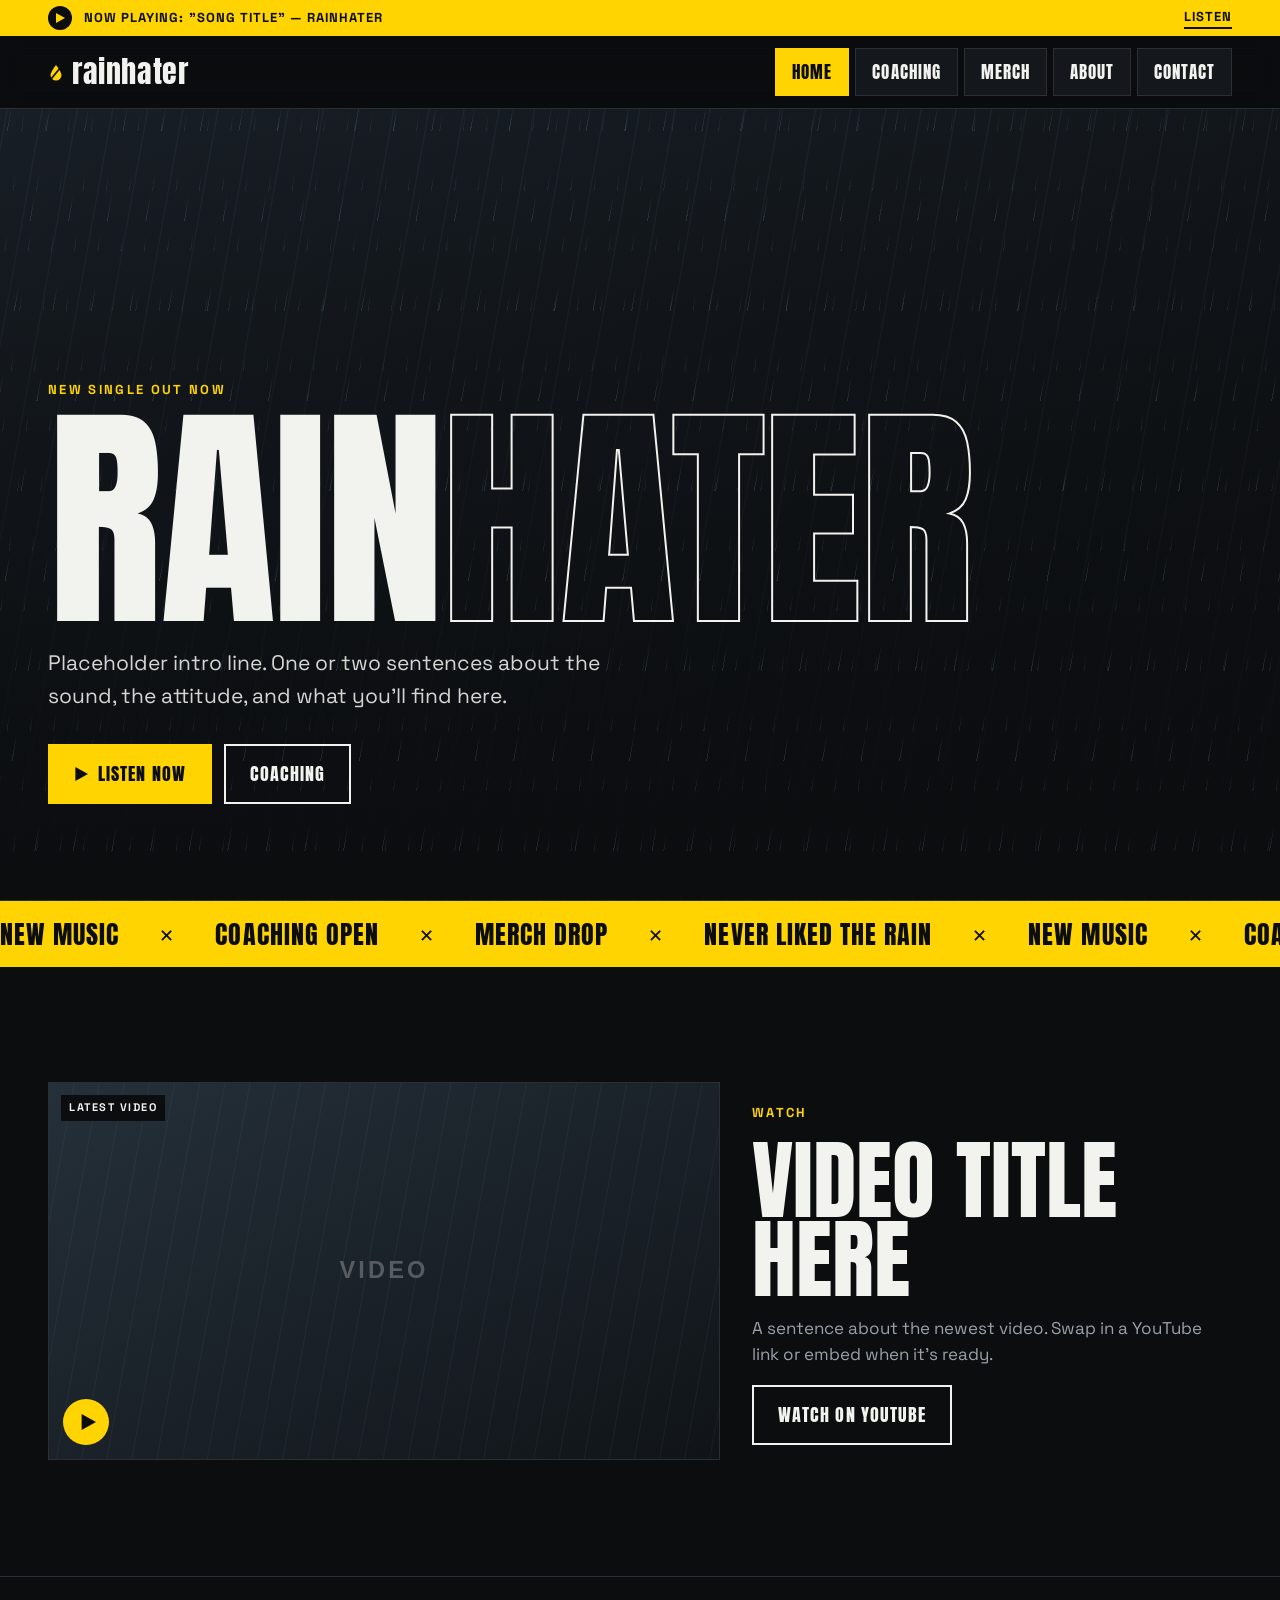
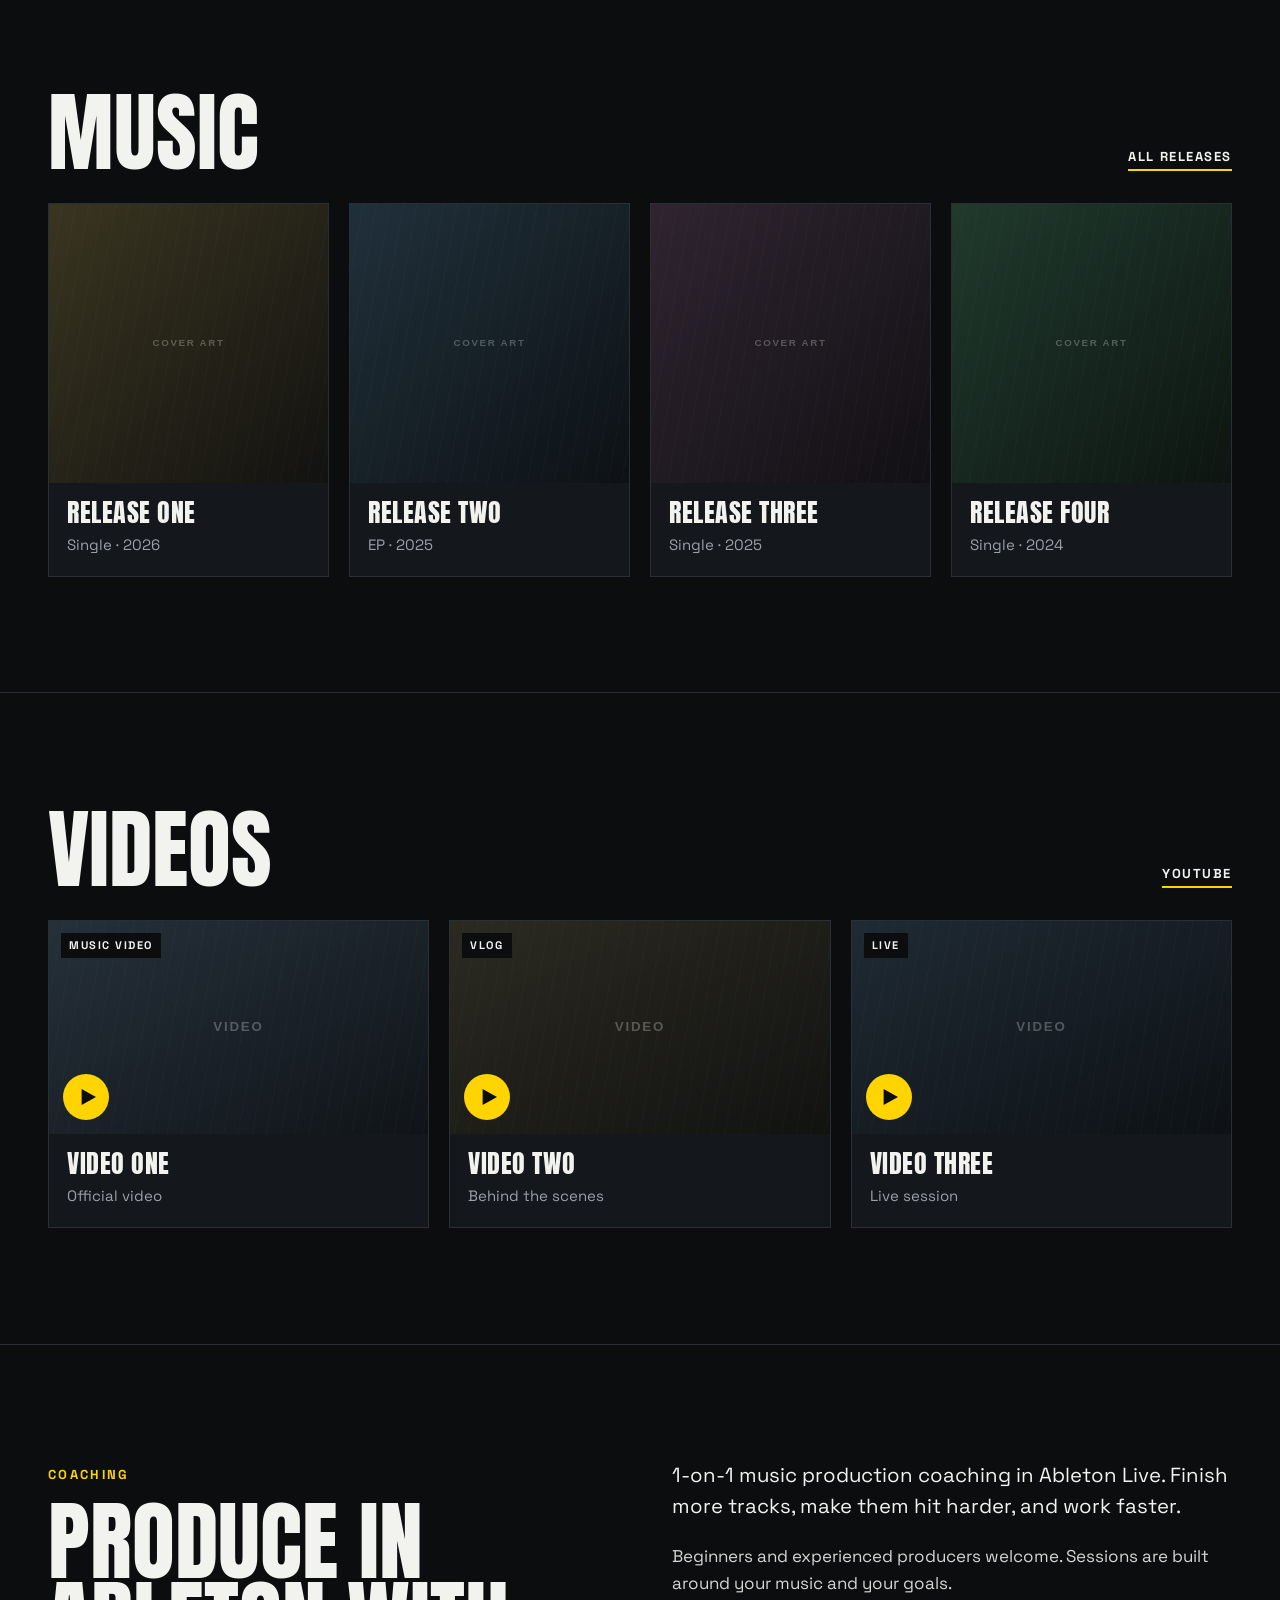
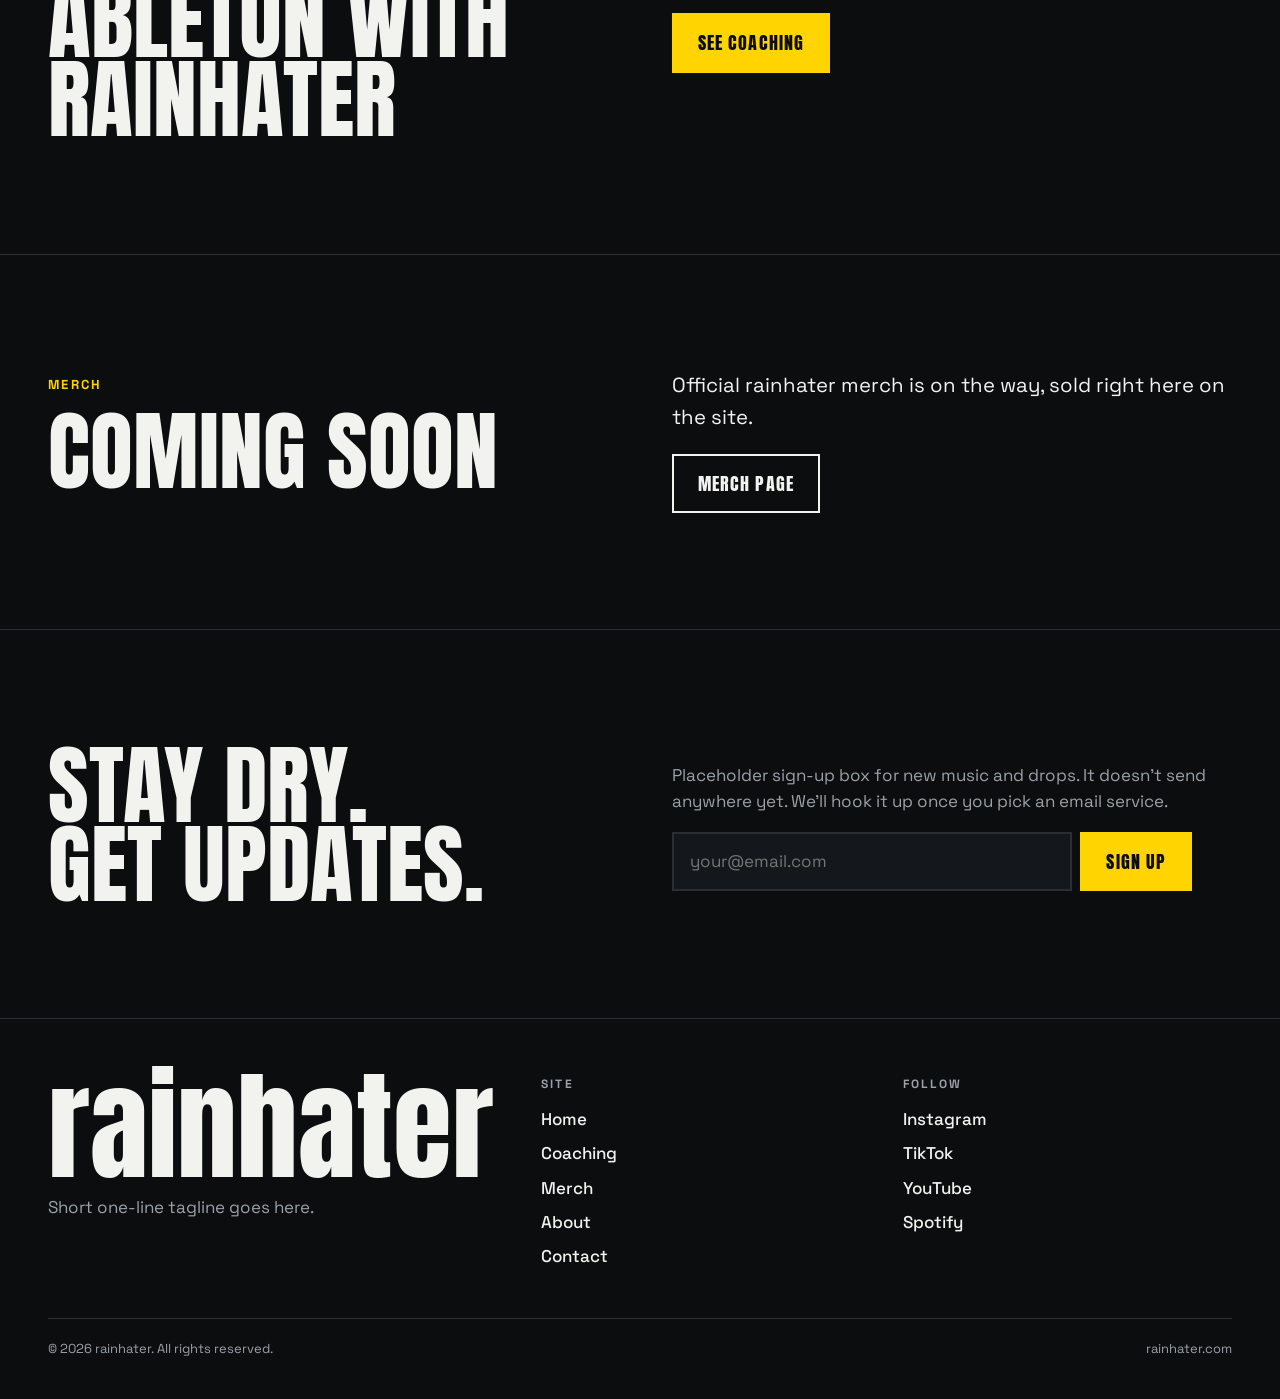
==== index.html @ 804405c8 "Coaching: Ableton Live production coaching; contact form; merch coming soon Co-Authored-By: Claude O" ====
<!doctype html>
<html lang="en">
<head>
<meta charset="utf-8">
<meta name="viewport" content="width=device-width, initial-scale=1">
<title>rainhater</title>
<meta name="description" content="rainhater — music, videos, coaching and merch.">
<meta name="theme-color" content="#0b0d0f">
<meta property="og:title" content="rainhater">
<meta property="og:description" content="rainhater — music, videos, coaching and merch.">
<meta property="og:type" content="website">
<link rel="icon" href="assets/img/favicon.svg" type="image/svg+xml">
<link rel="preconnect" href="https://fonts.googleapis.com">
<link rel="preconnect" href="https://fonts.gstatic.com" crossorigin>
<link rel="stylesheet" href="https://fonts.googleapis.com/css2?family=Anton&family=Space+Grotesk:wght@400;500;700&display=swap">
<link rel="stylesheet" href="assets/css/style.css">
</head>
<body>

<div class="nowplaying">
  <div class="wrap">
    <button class="np-btn" aria-label="Play"><svg viewBox="0 0 10 10" aria-hidden="true"><path d="M1 0l9 5-9 5z" fill="currentColor"/></svg></button>
    <span class="np-title">Now playing: "Song Title" — rainhater</span>
    <a class="np-link" href="#">Listen</a><!-- TODO: link to Spotify / streaming -->
    <audio id="np-audio" src="assets/audio/latest.mp3" preload="none"></audio>
  </div>
</div>

<header class="site-header">
  <div class="wrap">
    <a class="logo" href="index.html"><svg class="drop" viewBox="0 0 64 64" aria-hidden="true"><path d="M32 4C32 4 10 32 10 44a22 22 0 0 0 44 0C54 32 32 4 32 4z" fill="currentColor"/><path d="M14 58L50 14" stroke="#0b0d0f" stroke-width="7"/></svg>rainhater</a>
    <nav class="nav" aria-label="Main"><a href="index.html" aria-current="page">Home</a><a href="coaching.html">Coaching</a><a href="merch.html">Merch</a><a href="about.html">About</a><a href="contact.html">Contact</a></nav>
  </div>
</header>

<main>

<section class="hero">
  <div class="hero-media"><!-- TODO: swap in real photo, or a muted looping video:
    <video autoplay muted loop playsinline poster="assets/img/hero.jpg"><source src="assets/video/hero.mp4" type="video/mp4"></video> --></div>
  <div class="rain"></div><div class="rain r2"></div>
  <div class="wrap hero-inner">
    <p class="kicker">New single out now</p>
    <h1 class="mega">rain<span class="outline">hater</span></h1>
    <p class="lede">Placeholder intro line. One or two sentences about the sound, the attitude, and what you'll find here.</p>
    <div class="btns">
      <a class="btn btn-solid" href="#"><svg width="14" height="14" viewBox="0 0 10 10" aria-hidden="true"><path d="M1 0l9 5-9 5z" fill="currentColor"/></svg> Listen now</a>
      <a class="btn btn-ghost" href="coaching.html">Coaching</a>
    </div>
  </div>
</section>

<div class="marquee" aria-hidden="true"><div class="marquee-track">
  <span>New music</span><span>Coaching open</span><span>Merch drop</span><span>Never liked the rain</span><span>New music</span><span>Coaching open</span><span>Merch drop</span><span>Never liked the rain</span>
</div></div>

<section class="section">
  <div class="wrap">
    <div class="feature reveal">
      <a class="thumb" href="#"><img src="assets/img/video-1.svg" alt="Latest music video (placeholder)"><span class="tag">Latest video</span><span class="play"><svg viewBox="0 0 10 10" aria-hidden="true"><path d="M1 0l9 5-9 5z" fill="currentColor"/></svg></span></a>
      <div>
        <p class="kicker">Watch</p>
        <h2 class="h2">Video title here</h2>
        <p class="muted">A sentence about the newest video. Swap in a YouTube link or embed when it's ready.</p>
        <a class="btn btn-ghost" href="#">Watch on YouTube</a>
      </div>
    </div>
  </div>
</section>

<section class="section">
  <div class="wrap">
    <div class="section-head"><h2 class="h2">Music</h2><a class="more" href="#">All releases</a></div>
    <div class="grid grid-4">
      <a class="card reveal" href="#"><div class="thumb square"><img src="assets/img/release-1.svg" alt="" loading="lazy"></div><div class="card-body"><h3 class="h3">Release one</h3><p>Single · 2026</p></div></a>
      <a class="card reveal" href="#"><div class="thumb square"><img src="assets/img/release-2.svg" alt="" loading="lazy"></div><div class="card-body"><h3 class="h3">Release two</h3><p>EP · 2025</p></div></a>
      <a class="card reveal" href="#"><div class="thumb square"><img src="assets/img/release-3.svg" alt="" loading="lazy"></div><div class="card-body"><h3 class="h3">Release three</h3><p>Single · 2025</p></div></a>
      <a class="card reveal" href="#"><div class="thumb square"><img src="assets/img/release-4.svg" alt="" loading="lazy"></div><div class="card-body"><h3 class="h3">Release four</h3><p>Single · 2024</p></div></a>
    </div>
  </div>
</section>

<section class="section">
  <div class="wrap">
    <div class="section-head"><h2 class="h2">Videos</h2><a class="more" href="#">YouTube</a></div>
    <div class="grid grid-3">
      <a class="card reveal" href="#"><div class="thumb"><img src="assets/img/video-1.svg" alt="" loading="lazy"><span class="tag">Music video</span><span class="play"><svg viewBox="0 0 10 10" aria-hidden="true"><path d="M1 0l9 5-9 5z" fill="currentColor"/></svg></span></div><div class="card-body"><h3 class="h3">Video one</h3><p>Official video</p></div></a>
      <a class="card reveal" href="#"><div class="thumb"><img src="assets/img/video-2.svg" alt="" loading="lazy"><span class="tag">Vlog</span><span class="play"><svg viewBox="0 0 10 10" aria-hidden="true"><path d="M1 0l9 5-9 5z" fill="currentColor"/></svg></span></div><div class="card-body"><h3 class="h3">Video two</h3><p>Behind the scenes</p></div></a>
      <a class="card reveal" href="#"><div class="thumb"><img src="assets/img/video-3.svg" alt="" loading="lazy"><span class="tag">Live</span><span class="play"><svg viewBox="0 0 10 10" aria-hidden="true"><path d="M1 0l9 5-9 5z" fill="currentColor"/></svg></span></div><div class="card-body"><h3 class="h3">Video three</h3><p>Live session</p></div></a>
    </div>
  </div>
</section>

<section class="section">
  <div class="wrap split">
    <div class="reveal">
      <p class="kicker">Coaching</p>
      <h2 class="h2">Produce in Ableton with rainhater</h2>
    </div>
    <div class="reveal prose">
      <p>1-on-1 music production coaching in Ableton Live. Finish more tracks, make them hit harder, and work faster.</p>
      <p class="muted">Beginners and experienced producers welcome. Sessions are built around your music and your goals.</p>
      <a class="btn btn-solid" href="coaching.html">See coaching</a>
    </div>
  </div>
</section>

<section class="section">
  <div class="wrap split">
    <div class="reveal"><p class="kicker">Merch</p><h2 class="h2">Coming soon</h2></div>
    <div class="reveal prose">
      <p>Official rainhater merch is on the way, sold right here on the site.</p>
      <a class="btn btn-ghost" href="merch.html">Merch page</a>
    </div>
  </div>
</section>

<section class="section">
  <div class="wrap split">
    <div class="reveal"><h2 class="h2">Stay dry.<br>Get updates.</h2></div>
    <div class="reveal">
      <p class="muted">Placeholder sign-up box for new music and drops. It doesn't send anywhere yet. We'll hook it up once you pick an email service.</p>
      <form class="signup" onsubmit="event.preventDefault(); this.querySelector('button').textContent='Coming soon';">
        <input type="email" placeholder="your@email.com" aria-label="Email address" required>
        <button class="btn btn-solid" type="submit">Sign up</button>
      </form>
    </div>
  </div>
</section>

</main>

<footer class="site-footer">
  <div class="wrap">
    <div class="footer-grid">
      <div>
        <p class="footer-big">rainhater</p>
        <p class="muted">Short one-line tagline goes here.</p>
      </div>
      <div>
        <h4>Site</h4>
        <ul><li><a href="index.html">Home</a></li><li><a href="coaching.html">Coaching</a></li><li><a href="merch.html">Merch</a></li><li><a href="about.html">About</a></li><li><a href="contact.html">Contact</a></li></ul>
      </div>
      <div>
        <h4>Follow</h4>
        <ul>
          <li><a href="#">Instagram</a></li>
          <li><a href="#">TikTok</a></li>
          <li><a href="#">YouTube</a></li>
          <li><a href="#">Spotify</a></li>
        </ul>
      </div>
    </div>
    <div class="legal"><span>© <span id="year">2026</span> rainhater. All rights reserved.</span><span>rainhater.com</span></div>
  </div>
</footer>

<script src="assets/js/main.js"></script>
</body>
</html>
---- assets/css/style.css ----
/* rainhater — main stylesheet */
:root {
  --bg: #0b0d0f;
  --bg-2: #14171b;
  --bg-3: #1d2126;
  --line: #2a2f36;
  --text: #f2f2ee;
  --muted: #9aa1a9;
  --accent: #ffd400;      /* raincoat yellow */
  --accent-ink: #0b0d0f;
  --rain: #7fa7c9;
  --display: "Anton", "Impact", "Arial Narrow", sans-serif;
  --body: "Space Grotesk", system-ui, -apple-system, "Segoe UI", sans-serif;
  --gutter: clamp(16px, 4vw, 48px);
  --max: 1280px;
}

* { box-sizing: border-box; }
html { -webkit-text-size-adjust: 100%; }
body {
  margin: 0;
  background: var(--bg);
  color: var(--text);
  font-family: var(--body);
  font-size: 17px;
  line-height: 1.55;
  overflow-x: hidden;
}
img { max-width: 100%; display: block; }
a { color: inherit; }
::selection { background: var(--accent); color: var(--accent-ink); }

.wrap { max-width: var(--max); margin: 0 auto; padding: 0 var(--gutter); }

/* ---------- Now playing bar ---------- */
.nowplaying {
  background: var(--accent);
  color: var(--accent-ink);
  font-size: 13px;
  font-weight: 700;
  letter-spacing: .08em;
  text-transform: uppercase;
}
.nowplaying .wrap {
  display: flex; align-items: center; gap: 12px;
  height: 36px;
}
.np-btn {
  width: 24px; height: 24px; border-radius: 50%;
  border: 0; background: var(--accent-ink); color: var(--accent);
  display: grid; place-items: center; cursor: pointer; flex: none;
}
.np-btn svg { width: 10px; height: 10px; }
.np-title { white-space: nowrap; overflow: hidden; text-overflow: ellipsis; flex: 1; }
.np-link { text-decoration: none; border-bottom: 2px solid; white-space: nowrap; }

/* ---------- Header / nav ---------- */
.site-header {
  position: sticky; top: 0; z-index: 50;
  background: rgba(11, 13, 15, .92);
  backdrop-filter: blur(10px);
  -webkit-backdrop-filter: blur(10px);
  border-bottom: 1px solid var(--line);
}
.site-header .wrap {
  display: flex; align-items: center; justify-content: space-between;
  gap: 24px; min-height: 72px;
}
.logo {
  font-family: var(--display);
  font-size: 30px; letter-spacing: .02em; line-height: 1;
  text-decoration: none; text-transform: lowercase;
  display: flex; align-items: center; gap: 8px;
}
.logo .drop { width: 16px; height: 22px; color: var(--accent); }
.nav { display: flex; gap: 6px; }
.nav a {
  font-family: var(--display);
  text-transform: uppercase; text-decoration: none;
  font-size: 17px; letter-spacing: .06em;
  padding: 10px 16px;
  border: 1px solid var(--line);
  background: var(--bg-2);
  transition: background .15s, color .15s, border-color .15s;
}
.nav a:hover { border-color: var(--accent); color: var(--accent); }
.nav a[aria-current="page"] {
  background: var(--accent); color: var(--accent-ink); border-color: var(--accent);
}

@media (max-width: 760px) {
  .site-header .wrap { flex-direction: column; align-items: stretch; gap: 10px; padding-top: 12px; padding-bottom: 12px; }
  .logo { justify-content: center; font-size: 28px; }
  .nav { display: grid; grid-template-columns: repeat(5, 1fr); gap: 4px; }
  .nav a { font-size: 13px; padding: 10px 2px; text-align: center; letter-spacing: .03em; }
}

/* ---------- Hero ---------- */
.hero {
  position: relative; overflow: hidden;
  min-height: min(88vh, 820px);
  display: flex; align-items: flex-end;
  border-bottom: 1px solid var(--line);
  isolation: isolate;
}
.hero-media {
  position: absolute; inset: 0; z-index: -2;
  background:
    linear-gradient(180deg, rgba(11,13,15,.1) 0%, rgba(11,13,15,.55) 55%, var(--bg) 100%),
    url("../img/hero-placeholder.svg") center / cover no-repeat;
}
.hero-media video { width: 100%; height: 100%; object-fit: cover; }
.rain {
  position: absolute; inset: -20% 0 0; z-index: -1; pointer-events: none;
  background-image:
    linear-gradient(to bottom, transparent 0, transparent 70%, rgba(127,167,201,.35) 100%);
  background-size: 2px 90px;
  opacity: .55;
  mask-image: repeating-linear-gradient(100deg, #000 0 1px, transparent 1px 38px);
  -webkit-mask-image: repeating-linear-gradient(100deg, #000 0 1px, transparent 1px 38px);
  animation: fall .9s linear infinite;
}
.rain.r2 { background-size: 1px 60px; opacity: .35; animation-duration: 1.4s;
  mask-image: repeating-linear-gradient(98deg, #000 0 1px, transparent 1px 23px);
  -webkit-mask-image: repeating-linear-gradient(98deg, #000 0 1px, transparent 1px 23px); }
@keyframes fall { to { background-position: 0 90px; } }
@media (prefers-reduced-motion: reduce) { .rain { animation: none; } }

.hero-inner { padding-top: 120px; padding-bottom: clamp(40px, 8vw, 96px); width: 100%; }
.kicker {
  display: inline-block;
  font-size: 13px; font-weight: 700; letter-spacing: .18em; text-transform: uppercase;
  color: var(--accent);
  margin: 0 0 16px;
}
.mega {
  font-family: var(--display);
  font-weight: 400;
  text-transform: uppercase;
  font-size: clamp(64px, 22vw, 240px);
  line-height: .86;
  letter-spacing: -.01em;
  margin: 0;
}
.mega .outline { color: transparent; -webkit-text-stroke: 2px var(--text); }
.hero p.lede { max-width: 560px; font-size: clamp(17px, 2vw, 21px); color: #d4d6d2; margin: 24px 0 32px; }

/* ---------- Buttons ---------- */
.btns { display: flex; flex-wrap: wrap; gap: 12px; }
.btn {
  display: inline-flex; align-items: center; gap: 10px;
  font-family: var(--display); text-transform: uppercase; letter-spacing: .06em;
  font-size: 18px; text-decoration: none;
  padding: 14px 24px;
  border: 2px solid var(--text);
  background: transparent; color: var(--text); cursor: pointer;
  transition: transform .15s, background .15s, color .15s;
}
.btn:hover { transform: translateY(-2px); }
.btn-solid { background: var(--accent); border-color: var(--accent); color: var(--accent-ink); }
.btn-ghost:hover { background: var(--text); color: var(--bg); }

/* ---------- Marquee ---------- */
.marquee {
  background: var(--accent); color: var(--accent-ink);
  overflow: hidden; white-space: nowrap;
  border-block: 1px solid var(--accent);
}
.marquee-track {
  display: inline-flex; gap: 40px; padding: 12px 0;
  font-family: var(--display); font-size: 26px; text-transform: uppercase; letter-spacing: .04em;
  animation: scroll 28s linear infinite;
}
.marquee-track span::after { content: "✕"; margin-left: 40px; font-size: .7em; vertical-align: middle; }
@keyframes scroll { to { transform: translateX(-50%); } }
@media (prefers-reduced-motion: reduce) { .marquee-track { animation: none; } }

/* ---------- Sections ---------- */
.section { padding: clamp(56px, 9vw, 120px) 0; border-bottom: 1px solid var(--line); }
.section-head {
  display: flex; align-items: flex-end; justify-content: space-between; gap: 16px;
  margin-bottom: 32px; flex-wrap: wrap;
}
.h2 {
  font-family: var(--display); font-weight: 400; text-transform: uppercase;
  font-size: clamp(40px, 7vw, 88px); line-height: .9; margin: 0;
}
.h3 {
  font-family: var(--display); font-weight: 400; text-transform: uppercase;
  font-size: 26px; line-height: 1; margin: 0 0 8px; letter-spacing: .02em;
}
.more { font-weight: 700; text-transform: uppercase; letter-spacing: .12em; font-size: 13px; text-decoration: none; border-bottom: 2px solid var(--accent); padding-bottom: 2px; }
.muted { color: var(--muted); }

/* ---------- Page header (inner pages) ---------- */
.page-head {
  padding: clamp(56px, 10vw, 140px) 0 clamp(32px, 5vw, 64px);
  border-bottom: 1px solid var(--line);
  position: relative; overflow: hidden; isolation: isolate;
}
.page-head .mega { font-size: clamp(56px, 14vw, 190px); }
.page-head p { max-width: 620px; color: #d4d6d2; font-size: clamp(17px, 2vw, 20px); margin: 20px 0 0; }

/* ---------- Media grid ---------- */
.grid { display: grid; gap: 20px; }
.grid-3 { grid-template-columns: repeat(3, 1fr); }
.grid-4 { grid-template-columns: repeat(4, 1fr); }
.grid-2 { grid-template-columns: repeat(2, 1fr); }
@media (max-width: 980px) { .grid-3, .grid-4 { grid-template-columns: repeat(2, 1fr); } }
@media (max-width: 560px) { .grid-3, .grid-2 { grid-template-columns: 1fr; } .grid-4 { gap: 12px; } .grid-4 .h3 { font-size: 20px; } .grid-4 .card-body { padding: 12px; } }

.card {
  display: block; text-decoration: none;
  background: var(--bg-2); border: 1px solid var(--line);
  transition: border-color .15s, transform .2s;
}
.card:hover { border-color: var(--accent); transform: translateY(-3px); }
.thumb {
  position: relative; aspect-ratio: 16 / 9; overflow: hidden;
  background: var(--bg-3) center / cover no-repeat;
}
.thumb.square { aspect-ratio: 1 / 1; }
.thumb.tall { aspect-ratio: 4 / 5; }
.thumb img { width: 100%; height: 100%; object-fit: cover; transition: transform .4s; }
.card:hover .thumb img { transform: scale(1.04); }
.play {
  position: absolute; left: 14px; bottom: 14px;
  width: 46px; height: 46px; border-radius: 50%;
  background: var(--accent); color: var(--accent-ink);
  display: grid; place-items: center;
}
.play svg { width: 16px; height: 16px; margin-left: 3px; }
.tag {
  position: absolute; top: 12px; left: 12px;
  background: var(--bg); color: var(--text);
  font-size: 11px; font-weight: 700; letter-spacing: .14em; text-transform: uppercase;
  padding: 4px 8px;
}
.card-body { padding: 16px 18px 20px; }
.card-body p { margin: 0; color: var(--muted); font-size: 15px; }
.price { font-family: var(--display); font-size: 22px; color: var(--accent); letter-spacing: .03em; }

/* Feature (big video) */
.feature { display: grid; grid-template-columns: 1.4fr 1fr; gap: 32px; align-items: center; }
@media (max-width: 860px) { .feature { grid-template-columns: 1fr; } }
.feature .thumb { border: 1px solid var(--line); }

/* ---------- Split / text blocks ---------- */
.split { display: grid; grid-template-columns: 1fr 1fr; gap: clamp(28px, 5vw, 72px); align-items: start; }
@media (max-width: 860px) { .split { grid-template-columns: 1fr; } }
.prose p { margin: 0 0 1em; color: #d4d6d2; }
.prose p:first-child { font-size: 1.2em; color: var(--text); }

/* Offer cards */
.offer { background: var(--bg-2); border: 1px solid var(--line); padding: 28px; display: flex; flex-direction: column; gap: 14px; }
.offer.hot { border-color: var(--accent); }
.offer ul { margin: 0; padding-left: 18px; color: #d4d6d2; }
.offer .btn { align-self: flex-start; margin-top: auto; }

/* Steps */
.steps { counter-reset: s; display: grid; gap: 1px; background: var(--line); border: 1px solid var(--line); }
.steps li { list-style: none; background: var(--bg); padding: 24px; display: grid; grid-template-columns: 70px 1fr; gap: 16px; align-items: baseline; }
.steps li::before { counter-increment: s; content: "0" counter(s); font-family: var(--display); font-size: 44px; color: var(--accent); line-height: 1; }
.steps { padding: 0; margin: 0; }

/* Quote */
.quote { font-family: var(--display); text-transform: uppercase; font-size: clamp(30px, 5vw, 60px); line-height: 1; margin: 0; }
.quote cite { display: block; font-family: var(--body); font-style: normal; font-size: 14px; letter-spacing: .14em; color: var(--muted); margin-top: 18px; }

/* Facts list */
.facts { display: grid; grid-template-columns: repeat(3, 1fr); border-top: 1px solid var(--line); }
.facts div { padding: 22px 0; border-bottom: 1px solid var(--line); }
.facts b { display: block; font-family: var(--display); font-weight: 400; font-size: 40px; line-height: 1; color: var(--accent); }
.facts span { color: var(--muted); font-size: 14px; text-transform: uppercase; letter-spacing: .12em; }
@media (max-width: 560px) { .facts { grid-template-columns: 1fr; } }

/* Contact */
.contact-list { list-style: none; padding: 0; margin: 0; border-top: 1px solid var(--line); }
.contact-list a {
  display: flex; justify-content: space-between; align-items: center; gap: 16px;
  padding: 22px 0; border-bottom: 1px solid var(--line); text-decoration: none;
  font-family: var(--display); text-transform: uppercase; font-size: clamp(26px, 4.5vw, 46px); line-height: 1;
  transition: color .15s, padding .2s;
}
.contact-list a:hover { color: var(--accent); padding-left: 10px; }
.contact-list small { font-family: var(--body); font-size: 13px; letter-spacing: .12em; color: var(--muted); text-align: right; }

.note {
  border: 1px dashed var(--accent); color: var(--accent);
  padding: 14px 18px; font-size: 14px; letter-spacing: .02em; margin-top: 24px;
}

/* ---------- Signup ---------- */
.signup { display: flex; gap: 8px; flex-wrap: wrap; max-width: 520px; }
.signup input {
  flex: 1 1 220px; min-width: 0;
  background: var(--bg-2); color: var(--text);
  border: 2px solid var(--line); padding: 14px 16px; font: inherit;
}
.signup input:focus { outline: none; border-color: var(--accent); }

/* ---------- Footer ---------- */
.site-footer { padding: 56px 0 40px; background: var(--bg); }
.footer-grid { display: grid; grid-template-columns: 1.4fr 1fr 1fr; gap: 32px; }
@media (max-width: 760px) { .footer-grid { grid-template-columns: 1fr 1fr; } .footer-grid > :first-child { grid-column: 1 / -1; } }
.footer-big { font-family: var(--display); font-size: clamp(56px, 10vw, 120px); line-height: .85; text-transform: lowercase; margin: 0 0 16px; }
.site-footer h4 { font-size: 12px; letter-spacing: .18em; text-transform: uppercase; color: var(--muted); margin: 0 0 12px; font-weight: 700; }
.site-footer ul { list-style: none; margin: 0; padding: 0; display: grid; gap: 8px; }
.site-footer ul a { text-decoration: none; font-weight: 500; }
.site-footer ul a:hover { color: var(--accent); }
.legal { margin-top: 48px; padding-top: 20px; border-top: 1px solid var(--line); color: var(--muted); font-size: 13px; display: flex; justify-content: space-between; gap: 16px; flex-wrap: wrap; }

/* Reveal on scroll */
.reveal { opacity: 0; transform: translateY(24px); transition: opacity .6s ease, transform .6s ease; }
.reveal.in { opacity: 1; transform: none; }
@media (prefers-reduced-motion: reduce) { .reveal { opacity: 1; transform: none; } }

/* Visible keyboard focus */
a:focus-visible, button:focus-visible, input:focus-visible { outline: 3px solid var(--accent); outline-offset: 2px; }
.page-head p.kicker { color: var(--accent); margin: 0 0 12px; }

/* Contact form */
.contact-form { display: grid; gap: 18px; }
.contact-form label { display: grid; gap: 8px; font-size: 12px; font-weight: 700; letter-spacing: .16em; text-transform: uppercase; color: var(--muted); }
.contact-form input, .contact-form select, .contact-form textarea {
  width: 100%; background: var(--bg-2); color: var(--text);
  border: 2px solid var(--line); padding: 14px 16px; font: inherit; font-size: 17px;
  letter-spacing: normal; text-transform: none; border-radius: 0; -webkit-appearance: none; appearance: none;
}
.contact-form select { background-image: linear-gradient(45deg, transparent 50%, var(--accent) 50%), linear-gradient(135deg, var(--accent) 50%, transparent 50%); background-position: calc(100% - 22px) 50%, calc(100% - 16px) 50%; background-size: 6px 6px; background-repeat: no-repeat; }
.contact-form textarea { resize: vertical; min-height: 140px; }
.contact-form input:focus, .contact-form select:focus, .contact-form textarea:focus { outline: none; border-color: var(--accent); }
.contact-form .btn { justify-self: start; }
.contact-form .hp { position: absolute; left: -9999px; width: 1px; height: 1px; }
.form-status { margin: 0; min-height: 1.5em; color: var(--accent); }
.form-status.error { color: #ff6b6b; }
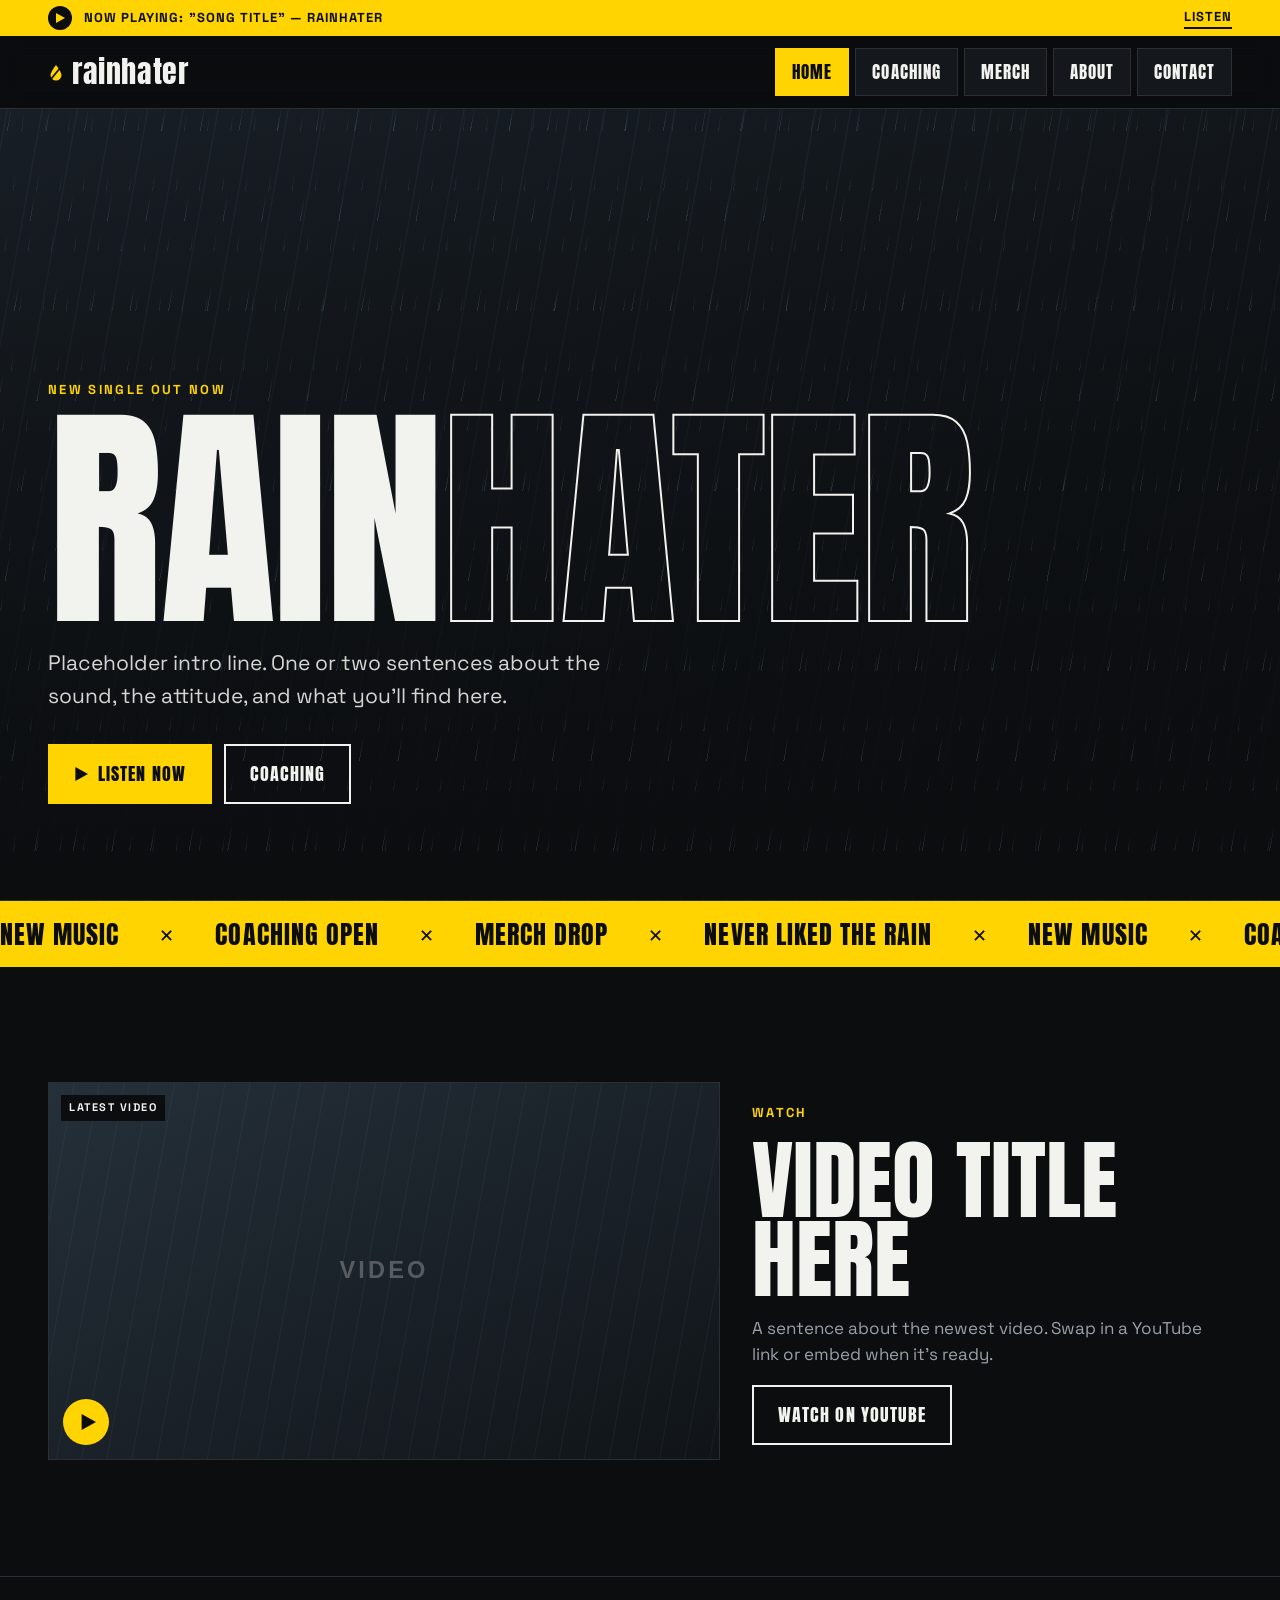
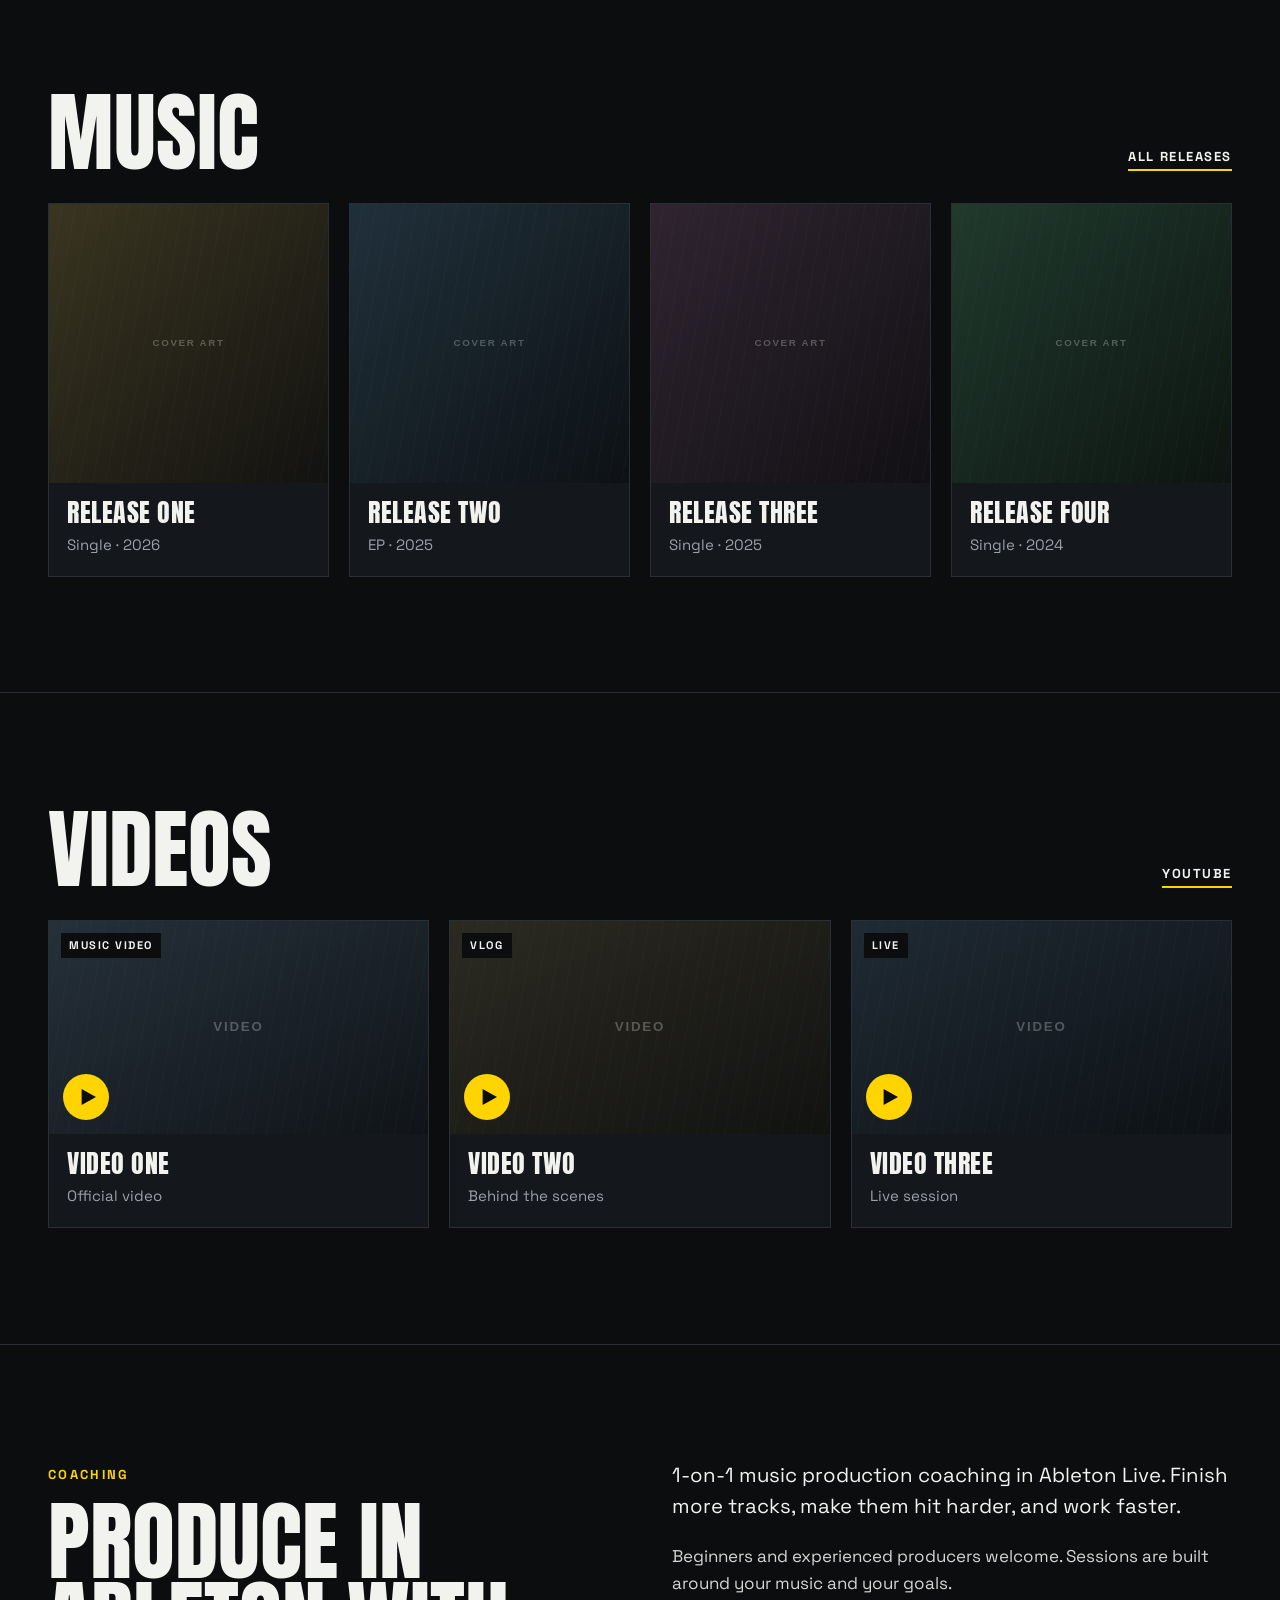
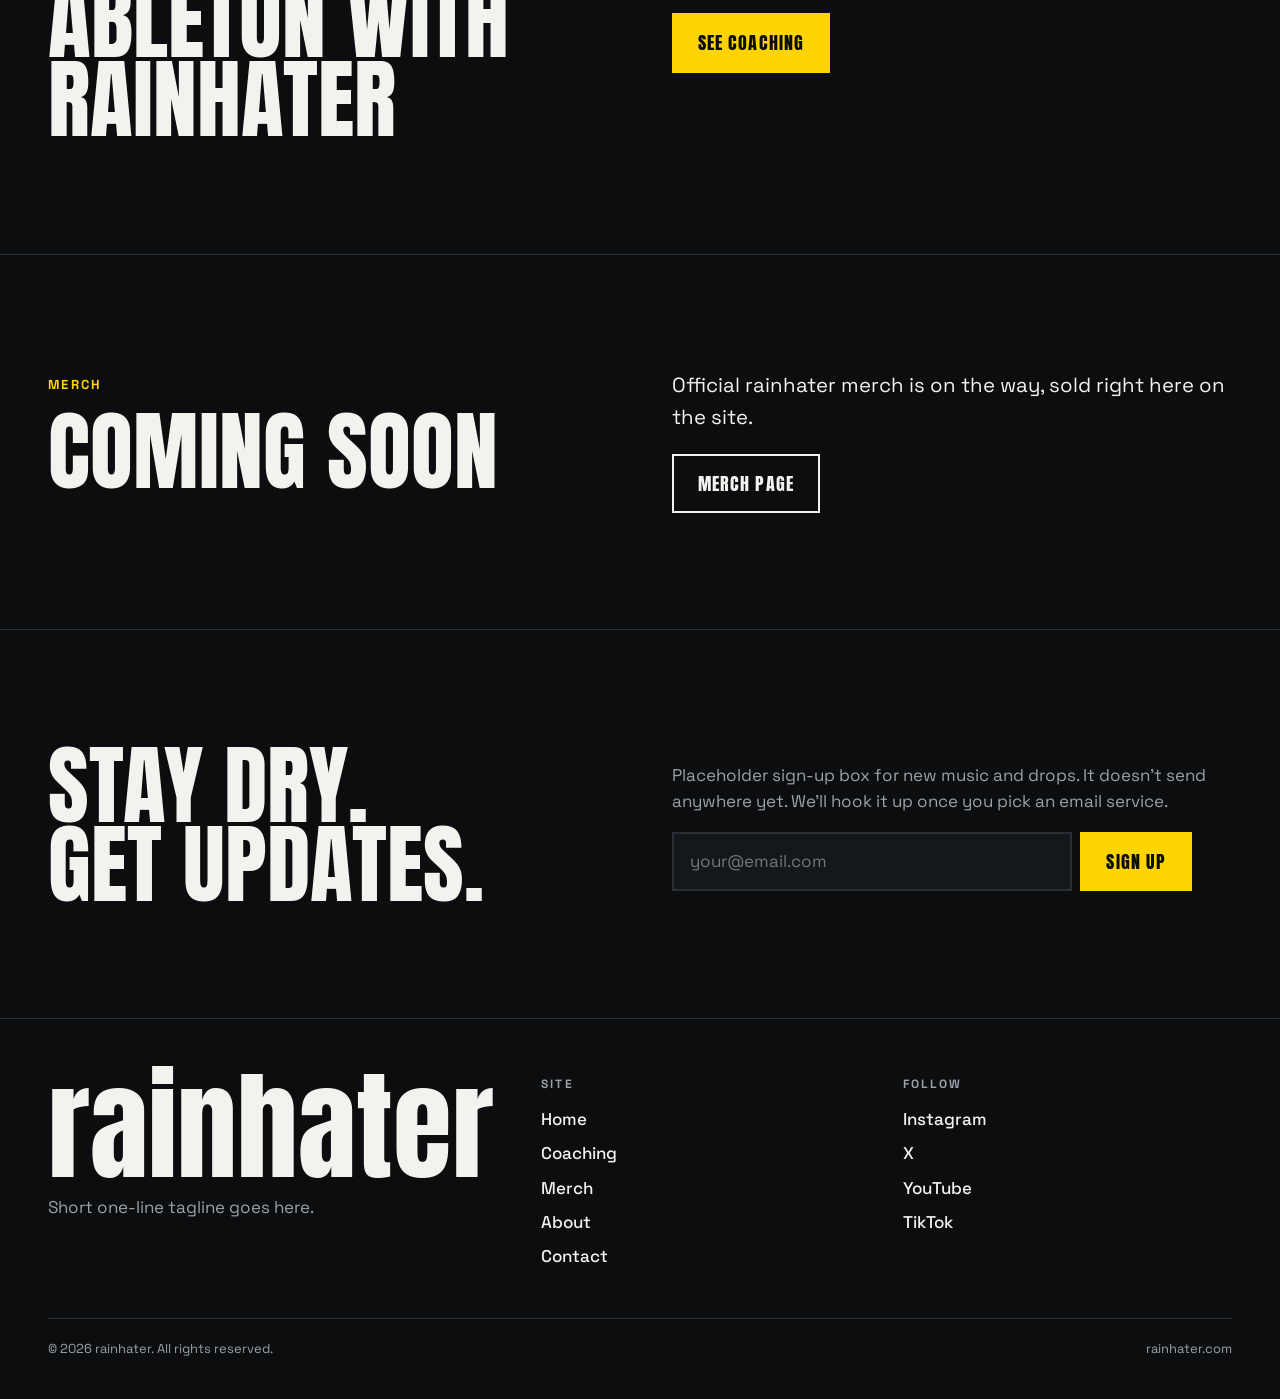
==== commit 52632092: "Contact: Instagram DM and email instead of a form; add real social links Co-Authored-By: Claude Opus" ====
--- a/index.html
+++ b/index.html
@@ -21,7 +21,7 @@
   <div class="wrap">
     <button class="np-btn" aria-label="Play"><svg viewBox="0 0 10 10" aria-hidden="true"><path d="M1 0l9 5-9 5z" fill="currentColor"/></svg></button>
     <span class="np-title">Now playing: "Song Title" — rainhater</span>
-    <a class="np-link" href="#">Listen</a><!-- TODO: link to Spotify / streaming -->
+    <a class="np-link" href="https://www.youtube.com/channel/UCXjfnHkBMLm3FooFuXxmvgw" target="_blank" rel="noopener">Listen</a><!-- TODO: link to the song itself -->
     <audio id="np-audio" src="assets/audio/latest.mp3" preload="none"></audio>
   </div>
 </div>
@@ -62,7 +62,7 @@
         <p class="kicker">Watch</p>
         <h2 class="h2">Video title here</h2>
         <p class="muted">A sentence about the newest video. Swap in a YouTube link or embed when it's ready.</p>
-        <a class="btn btn-ghost" href="#">Watch on YouTube</a>
+        <a class="btn btn-ghost" href="https://www.youtube.com/channel/UCXjfnHkBMLm3FooFuXxmvgw" target="_blank" rel="noopener">Watch on YouTube</a>
       </div>
     </div>
   </div>
@@ -82,7 +82,7 @@
 
 <section class="section">
   <div class="wrap">
-    <div class="section-head"><h2 class="h2">Videos</h2><a class="more" href="#">YouTube</a></div>
+    <div class="section-head"><h2 class="h2">Videos</h2><a class="more" href="https://www.youtube.com/channel/UCXjfnHkBMLm3FooFuXxmvgw" target="_blank" rel="noopener">YouTube</a></div>
     <div class="grid grid-3">
       <a class="card reveal" href="#"><div class="thumb"><img src="assets/img/video-1.svg" alt="" loading="lazy"><span class="tag">Music video</span><span class="play"><svg viewBox="0 0 10 10" aria-hidden="true"><path d="M1 0l9 5-9 5z" fill="currentColor"/></svg></span></div><div class="card-body"><h3 class="h3">Video one</h3><p>Official video</p></div></a>
       <a class="card reveal" href="#"><div class="thumb"><img src="assets/img/video-2.svg" alt="" loading="lazy"><span class="tag">Vlog</span><span class="play"><svg viewBox="0 0 10 10" aria-hidden="true"><path d="M1 0l9 5-9 5z" fill="currentColor"/></svg></span></div><div class="card-body"><h3 class="h3">Video two</h3><p>Behind the scenes</p></div></a>
@@ -144,10 +144,10 @@
       <div>
         <h4>Follow</h4>
         <ul>
-          <li><a href="#">Instagram</a></li>
-          <li><a href="#">TikTok</a></li>
-          <li><a href="#">YouTube</a></li>
-          <li><a href="#">Spotify</a></li>
+          <li><a href="https://www.instagram.com/rainhaterofficial/" target="_blank" rel="noopener">Instagram</a></li>
+          <li><a href="https://x.com/RainHater3" target="_blank" rel="noopener">X</a></li>
+          <li><a href="https://www.youtube.com/channel/UCXjfnHkBMLm3FooFuXxmvgw" target="_blank" rel="noopener">YouTube</a></li>
+          <li><a href="https://www.tiktok.com/@rainhater4" target="_blank" rel="noopener">TikTok</a></li>
         </ul>
       </div>
     </div>
--- a/assets/css/style.css
+++ b/assets/css/style.css
@@ -319,18 +319,6 @@
 a:focus-visible, button:focus-visible, input:focus-visible { outline: 3px solid var(--accent); outline-offset: 2px; }
 .page-head p.kicker { color: var(--accent); margin: 0 0 12px; }
 
-/* Contact form */
-.contact-form { display: grid; gap: 18px; }
-.contact-form label { display: grid; gap: 8px; font-size: 12px; font-weight: 700; letter-spacing: .16em; text-transform: uppercase; color: var(--muted); }
-.contact-form input, .contact-form select, .contact-form textarea {
-  width: 100%; background: var(--bg-2); color: var(--text);
-  border: 2px solid var(--line); padding: 14px 16px; font: inherit; font-size: 17px;
-  letter-spacing: normal; text-transform: none; border-radius: 0; -webkit-appearance: none; appearance: none;
-}
-.contact-form select { background-image: linear-gradient(45deg, transparent 50%, var(--accent) 50%), linear-gradient(135deg, var(--accent) 50%, transparent 50%); background-position: calc(100% - 22px) 50%, calc(100% - 16px) 50%; background-size: 6px 6px; background-repeat: no-repeat; }
-.contact-form textarea { resize: vertical; min-height: 140px; }
-.contact-form input:focus, .contact-form select:focus, .contact-form textarea:focus { outline: none; border-color: var(--accent); }
-.contact-form .btn { justify-self: start; }
-.contact-form .hp { position: absolute; left: -9999px; width: 1px; height: 1px; }
-.form-status { margin: 0; min-height: 1.5em; color: var(--accent); }
-.form-status.error { color: #ff6b6b; }
+.email-big { font-size: clamp(28px, 4.4vw, 54px); line-height: 1.15; text-transform: none; overflow-wrap: anywhere; }
+.email-big a { text-decoration: underline; text-decoration-color: var(--accent); text-decoration-thickness: 3px; text-underline-offset: 6px; }
+.email-big a:hover { color: var(--accent); }
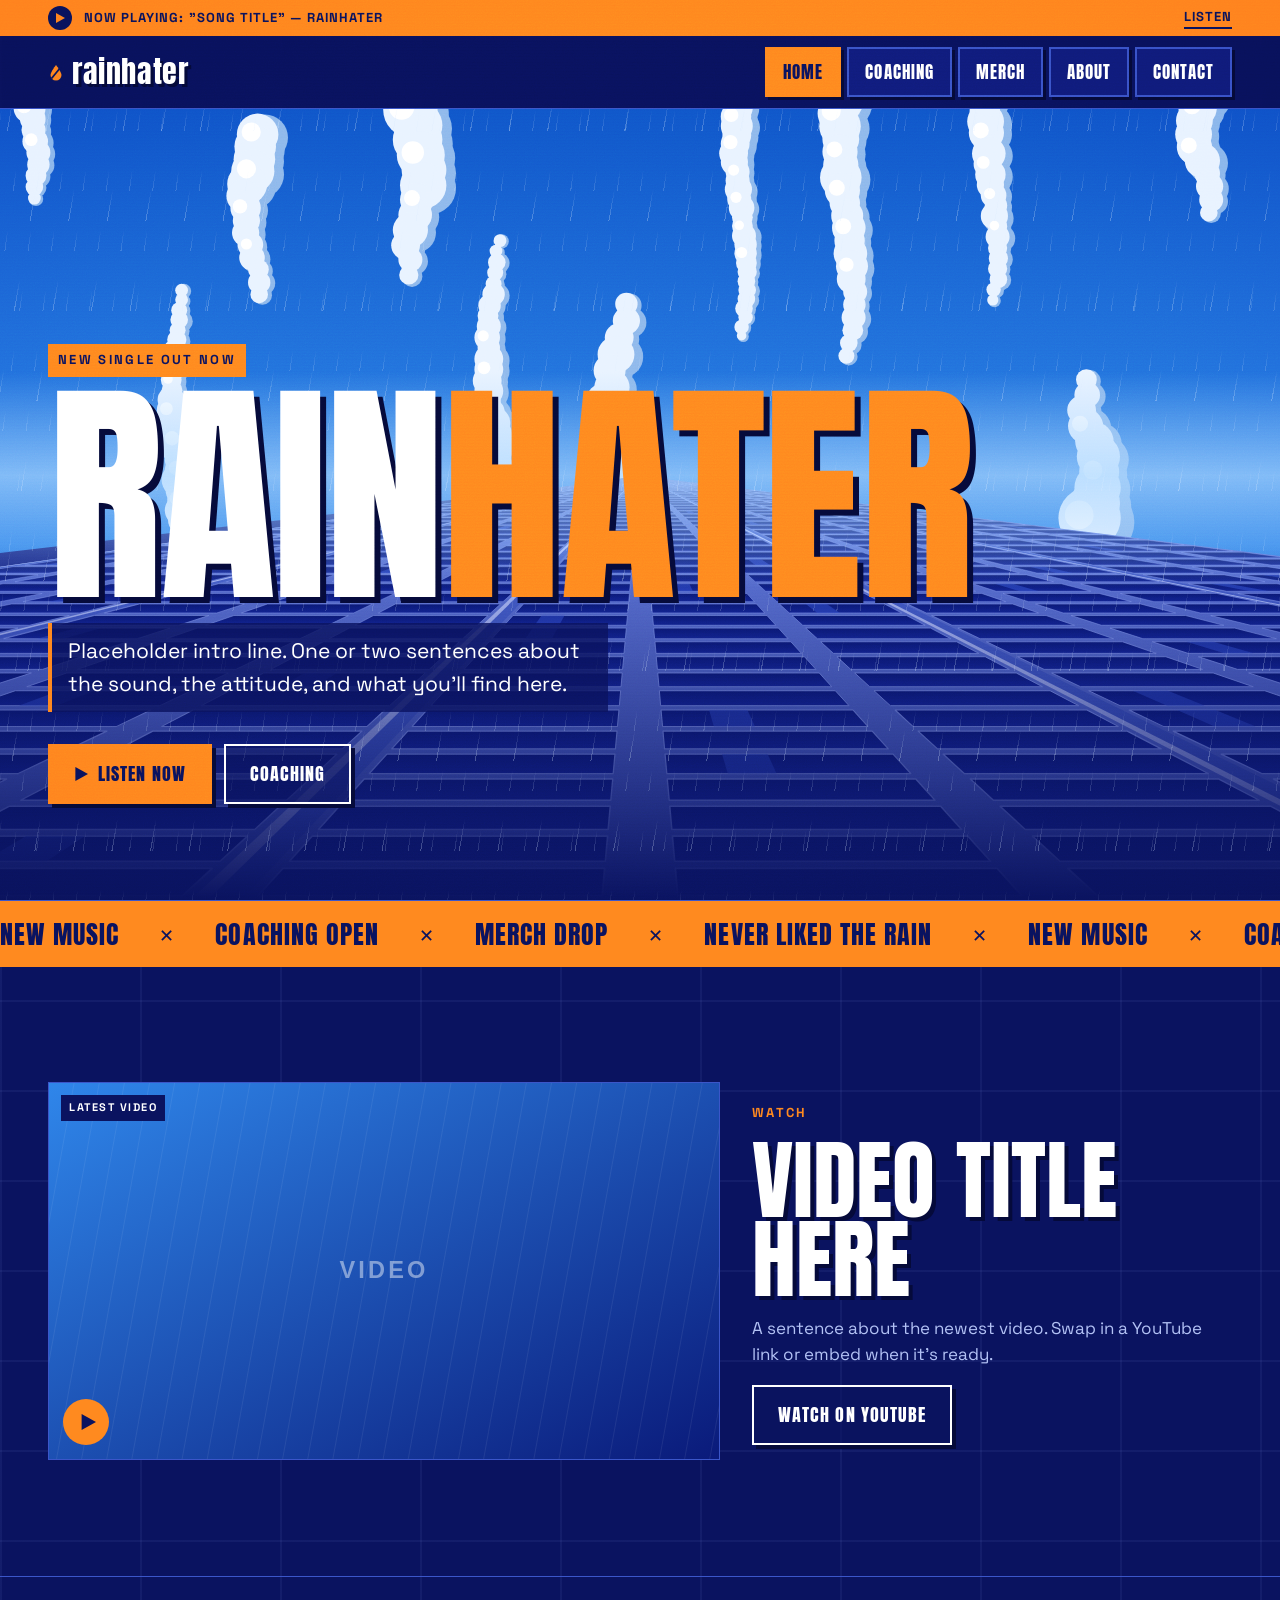
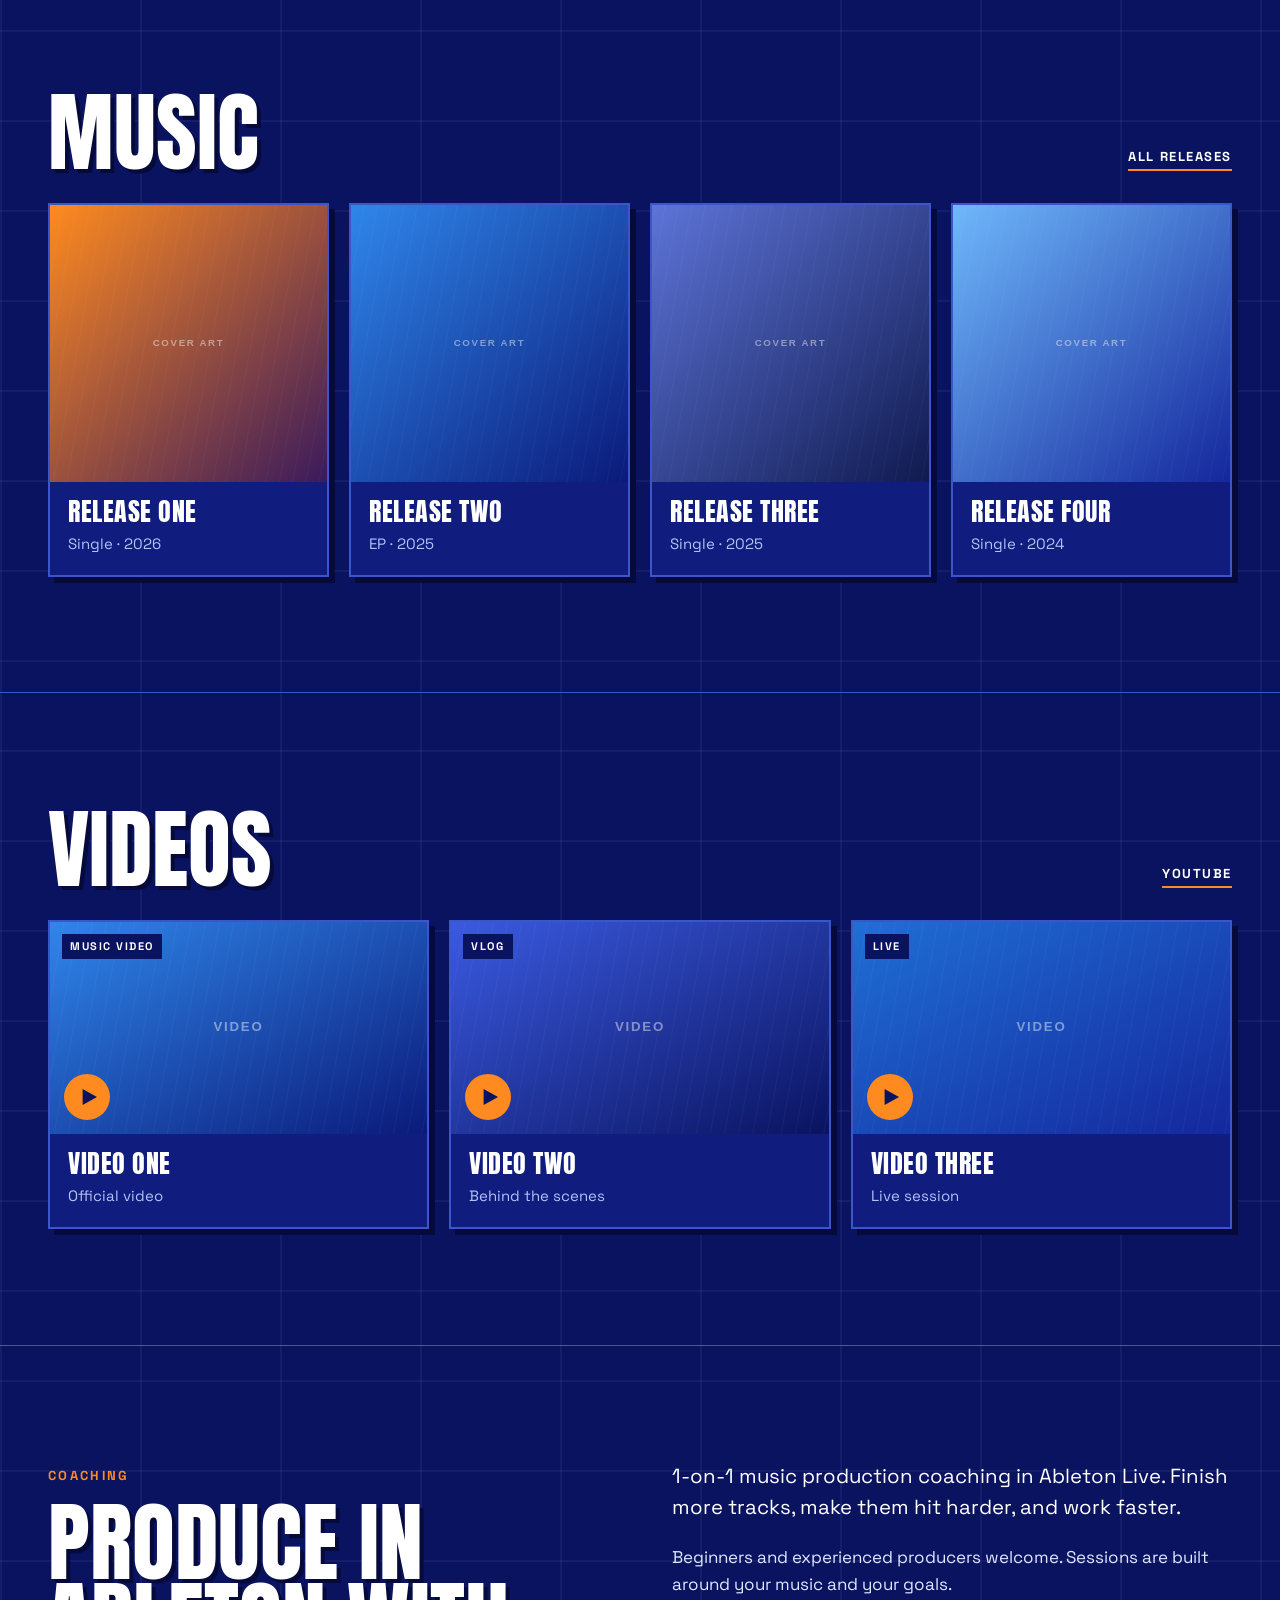
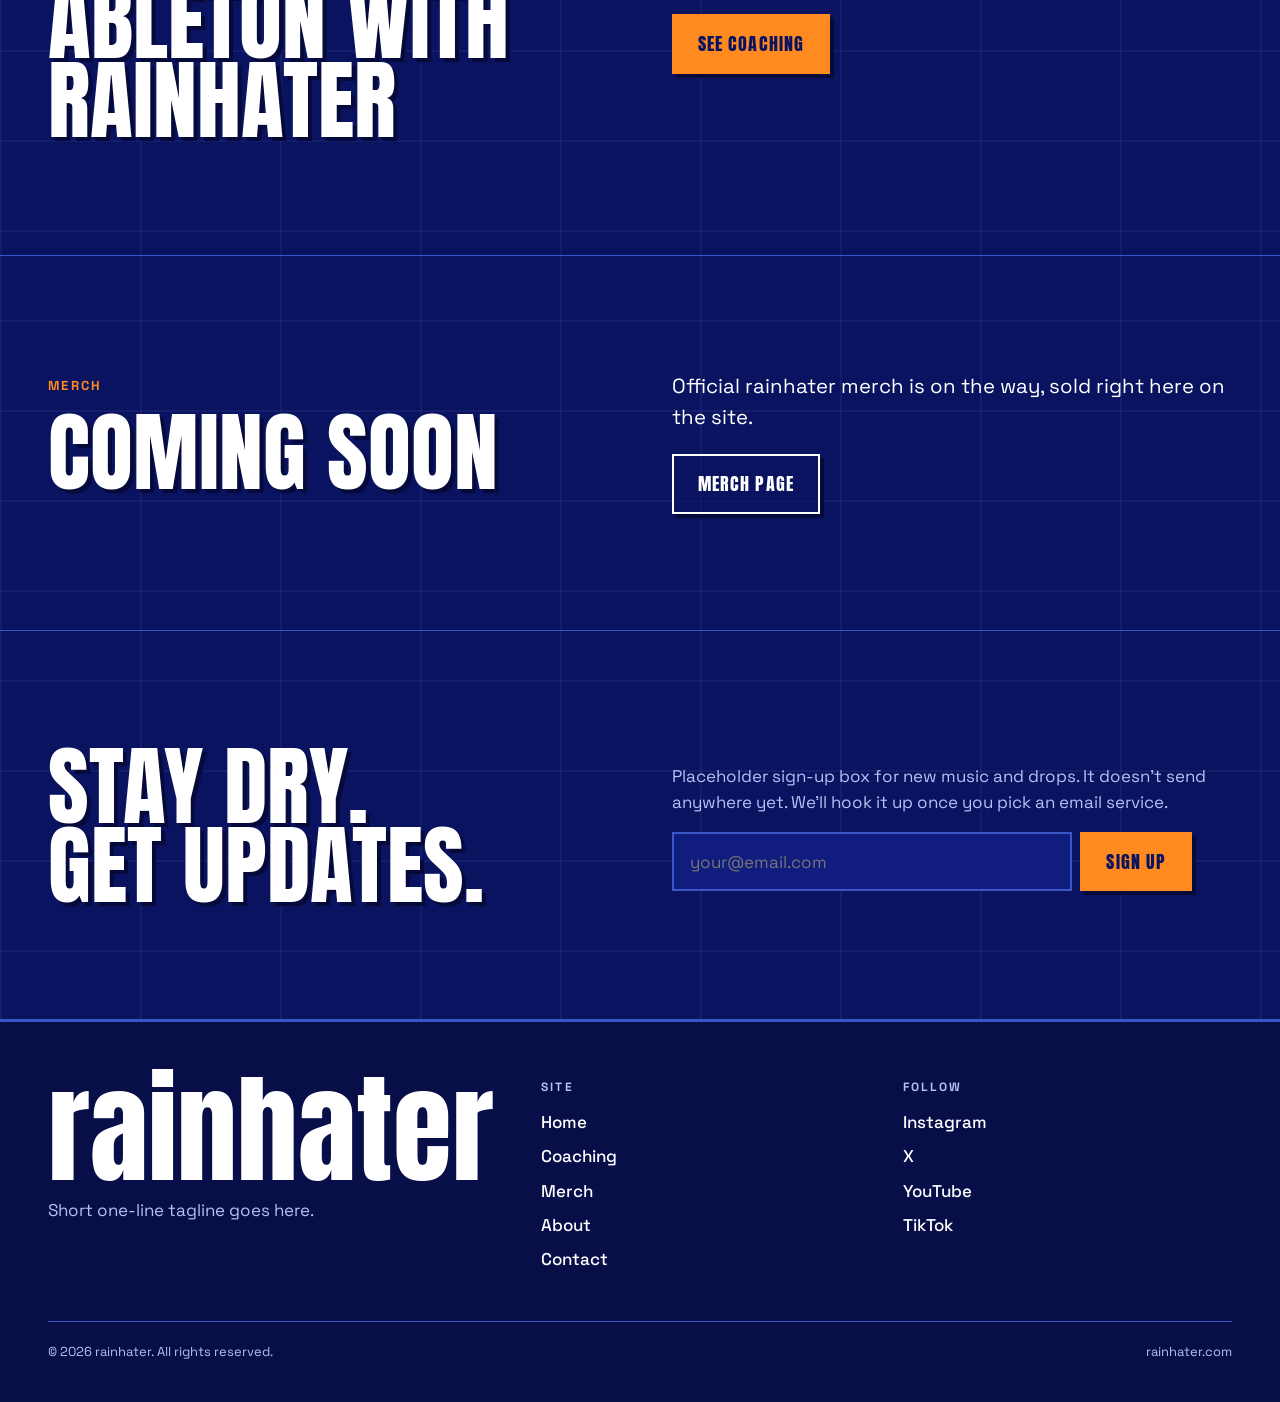
==== commit 0a1b7fe6: "Old-anime look: endless skyscraper under a sideways sky, blue glass panels, film grain Co-Authored-B" ====
--- a/index.html
+++ b/index.html
@@ -5,7 +5,7 @@
 <meta name="viewport" content="width=device-width, initial-scale=1">
 <title>rainhater</title>
 <meta name="description" content="rainhater — music, videos, coaching and merch.">
-<meta name="theme-color" content="#0b0d0f">
+<meta name="theme-color" content="#0a1360">
 <meta property="og:title" content="rainhater">
 <meta property="og:description" content="rainhater — music, videos, coaching and merch.">
 <meta property="og:type" content="website">
@@ -28,7 +28,7 @@
 
 <header class="site-header">
   <div class="wrap">
-    <a class="logo" href="index.html"><svg class="drop" viewBox="0 0 64 64" aria-hidden="true"><path d="M32 4C32 4 10 32 10 44a22 22 0 0 0 44 0C54 32 32 4 32 4z" fill="currentColor"/><path d="M14 58L50 14" stroke="#0b0d0f" stroke-width="7"/></svg>rainhater</a>
+    <a class="logo" href="index.html"><svg class="drop" viewBox="0 0 64 64" aria-hidden="true"><path d="M32 4C32 4 10 32 10 44a22 22 0 0 0 44 0C54 32 32 4 32 4z" fill="currentColor"/><path d="M14 58L50 14" stroke="#0a1360" stroke-width="7"/></svg>rainhater</a>
     <nav class="nav" aria-label="Main"><a href="index.html" aria-current="page">Home</a><a href="coaching.html">Coaching</a><a href="merch.html">Merch</a><a href="about.html">About</a><a href="contact.html">Contact</a></nav>
   </div>
 </header>
--- a/assets/css/style.css
+++ b/assets/css/style.css
@@ -1,14 +1,16 @@
 /* rainhater — main stylesheet */
 :root {
-  --bg: #0b0d0f;
-  --bg-2: #14171b;
-  --bg-3: #1d2126;
-  --line: #2a2f36;
-  --text: #f2f2ee;
-  --muted: #9aa1a9;
-  --accent: #ffd400;      /* raincoat yellow */
-  --accent-ink: #0b0d0f;
-  --rain: #7fa7c9;
+  --bg: #0a1360;          /* deep window-glass blue */
+  --bg-2: #101c7e;
+  --bg-3: #17279a;
+  --line: #3b56c9;        /* window frame blue */
+  --frame: #93a8ff;
+  --text: #ffffff;
+  --muted: #b3c2f5;
+  --accent: #ff8a1f;      /* hot anime orange */
+  --accent-ink: #0a1360;
+  --shadow: #050a3a;
+  --sky: #2f86ea;
   --display: "Anton", "Impact", "Arial Narrow", sans-serif;
   --body: "Space Grotesk", system-ui, -apple-system, "Segoe UI", sans-serif;
   --gutter: clamp(16px, 4vw, 48px);
@@ -19,7 +21,11 @@
 html { -webkit-text-size-adjust: 100%; }
 body {
   margin: 0;
-  background: var(--bg);
+  background-color: var(--bg);
+  /* faint skyscraper window grid */
+  background-image:
+    repeating-linear-gradient(90deg, rgba(147,168,255,.07) 0 2px, transparent 2px 140px),
+    repeating-linear-gradient(0deg, rgba(147,168,255,.07) 0 2px, transparent 2px 90px);
   color: var(--text);
   font-family: var(--body);
   font-size: 17px;
@@ -27,6 +33,17 @@
   overflow-x: hidden;
 }
 img { max-width: 100%; display: block; }
+
+/* Old-anime TV feel: grain, scanlines, soft vignette */
+body::after {
+  content: ""; position: fixed; inset: 0; z-index: 100; pointer-events: none;
+  background:
+    radial-gradient(ellipse at center, transparent 60%, rgba(5,10,58,.35) 100%),
+    repeating-linear-gradient(0deg, rgba(0,0,0,.06) 0 1px, transparent 1px 3px),
+    url("data:image/svg+xml,%3Csvg xmlns='http://www.w3.org/2000/svg' width='160' height='160'%3E%3Cfilter id='n'%3E%3CfeTurbulence type='fractalNoise' baseFrequency='.9' numOctaves='2' stitchTiles='stitch'/%3E%3C/filter%3E%3Crect width='100%25' height='100%25' filter='url(%23n)' opacity='.55'/%3E%3C/svg%3E");
+  opacity: .22;
+  mix-blend-mode: overlay;
+}
 a { color: inherit; }
 ::selection { background: var(--accent); color: var(--accent-ink); }
 
@@ -57,7 +74,7 @@
 /* ---------- Header / nav ---------- */
 .site-header {
   position: sticky; top: 0; z-index: 50;
-  background: rgba(11, 13, 15, .92);
+  background: rgba(10, 19, 96, .92);
   backdrop-filter: blur(10px);
   -webkit-backdrop-filter: blur(10px);
   border-bottom: 1px solid var(--line);
@@ -73,14 +90,16 @@
   display: flex; align-items: center; gap: 8px;
 }
 .logo .drop { width: 16px; height: 22px; color: var(--accent); }
+.logo { text-shadow: 3px 3px 0 var(--shadow); }
 .nav { display: flex; gap: 6px; }
 .nav a {
   font-family: var(--display);
   text-transform: uppercase; text-decoration: none;
   font-size: 17px; letter-spacing: .06em;
   padding: 10px 16px;
-  border: 1px solid var(--line);
+  border: 2px solid var(--line);
   background: var(--bg-2);
+  box-shadow: 3px 3px 0 var(--shadow);
   transition: background .15s, color .15s, border-color .15s;
 }
 .nav a:hover { border-color: var(--accent); color: var(--accent); }
@@ -106,14 +125,14 @@
 .hero-media {
   position: absolute; inset: 0; z-index: -2;
   background:
-    linear-gradient(180deg, rgba(11,13,15,.1) 0%, rgba(11,13,15,.55) 55%, var(--bg) 100%),
-    url("../img/hero-placeholder.svg") center / cover no-repeat;
+    linear-gradient(180deg, transparent 55%, rgba(10,19,96,.55) 80%, var(--bg) 100%),
+    url("../img/skyworld.svg") center bottom / cover no-repeat;
 }
 .hero-media video { width: 100%; height: 100%; object-fit: cover; }
 .rain {
   position: absolute; inset: -20% 0 0; z-index: -1; pointer-events: none;
   background-image:
-    linear-gradient(to bottom, transparent 0, transparent 70%, rgba(127,167,201,.35) 100%);
+    linear-gradient(to bottom, transparent 0, transparent 65%, rgba(220,236,255,.55) 100%);
   background-size: 2px 90px;
   opacity: .55;
   mask-image: repeating-linear-gradient(100deg, #000 0 1px, transparent 1px 38px);
@@ -141,9 +160,14 @@
   line-height: .86;
   letter-spacing: -.01em;
   margin: 0;
-}
-.mega .outline { color: transparent; -webkit-text-stroke: 2px var(--text); }
-.hero p.lede { max-width: 560px; font-size: clamp(17px, 2vw, 21px); color: #d4d6d2; margin: 24px 0 32px; }
+  text-shadow: 6px 6px 0 var(--shadow);
+}
+.mega .outline { color: var(--accent); }
+.hero p.lede {
+  max-width: 560px; font-size: clamp(17px, 2vw, 21px); color: #fff; margin: 24px 0 32px;
+  background: rgba(10,19,96,.82); border-left: 4px solid var(--accent); padding: 12px 16px;
+}
+.hero .kicker { background: var(--accent); color: var(--accent-ink); padding: 6px 10px; }
 
 /* ---------- Buttons ---------- */
 .btns { display: flex; flex-wrap: wrap; gap: 12px; }
@@ -153,7 +177,8 @@
   font-size: 18px; text-decoration: none;
   padding: 14px 24px;
   border: 2px solid var(--text);
-  background: transparent; color: var(--text); cursor: pointer;
+  background: rgba(10,19,96,.6); color: var(--text); cursor: pointer;
+  box-shadow: 4px 4px 0 var(--shadow);
   transition: transform .15s, background .15s, color .15s;
 }
 .btn:hover { transform: translateY(-2px); }
@@ -184,6 +209,7 @@
 .h2 {
   font-family: var(--display); font-weight: 400; text-transform: uppercase;
   font-size: clamp(40px, 7vw, 88px); line-height: .9; margin: 0;
+  text-shadow: 4px 4px 0 var(--shadow);
 }
 .h3 {
   font-family: var(--display); font-weight: 400; text-transform: uppercase;
@@ -195,11 +221,15 @@
 /* ---------- Page header (inner pages) ---------- */
 .page-head {
   padding: clamp(56px, 10vw, 140px) 0 clamp(32px, 5vw, 64px);
-  border-bottom: 1px solid var(--line);
+  border-bottom: 2px solid var(--line);
   position: relative; overflow: hidden; isolation: isolate;
+  background:
+    linear-gradient(180deg, rgba(10,19,96,.15) 0%, rgba(10,19,96,.35) 50%, var(--bg) 100%),
+    url("../img/skyworld.svg") center 78% / cover no-repeat;
 }
 .page-head .mega { font-size: clamp(56px, 14vw, 190px); }
-.page-head p { max-width: 620px; color: #d4d6d2; font-size: clamp(17px, 2vw, 20px); margin: 20px 0 0; }
+.page-head p { max-width: 620px; color: #fff; font-size: clamp(17px, 2vw, 20px); margin: 20px 0 0;
+  background: rgba(10,19,96,.82); border-left: 4px solid var(--accent); padding: 12px 16px; }
 
 /* ---------- Media grid ---------- */
 .grid { display: grid; gap: 20px; }
@@ -211,7 +241,8 @@
 
 .card {
   display: block; text-decoration: none;
-  background: var(--bg-2); border: 1px solid var(--line);
+  background: var(--bg-2); border: 2px solid var(--line);
+  box-shadow: 6px 6px 0 var(--shadow);
   transition: border-color .15s, transform .2s;
 }
 .card:hover { border-color: var(--accent); transform: translateY(-3px); }
@@ -248,23 +279,23 @@
 /* ---------- Split / text blocks ---------- */
 .split { display: grid; grid-template-columns: 1fr 1fr; gap: clamp(28px, 5vw, 72px); align-items: start; }
 @media (max-width: 860px) { .split { grid-template-columns: 1fr; } }
-.prose p { margin: 0 0 1em; color: #d4d6d2; }
+.prose p { margin: 0 0 1em; color: #dfe6ff; }
 .prose p:first-child { font-size: 1.2em; color: var(--text); }
 
 /* Offer cards */
-.offer { background: var(--bg-2); border: 1px solid var(--line); padding: 28px; display: flex; flex-direction: column; gap: 14px; }
+.offer { background: var(--bg-2); border: 2px solid var(--line); box-shadow: 6px 6px 0 var(--shadow); padding: 28px; display: flex; flex-direction: column; gap: 14px; }
 .offer.hot { border-color: var(--accent); }
-.offer ul { margin: 0; padding-left: 18px; color: #d4d6d2; }
+.offer ul { margin: 0; padding-left: 18px; color: #dfe6ff; }
 .offer .btn { align-self: flex-start; margin-top: auto; }
 
 /* Steps */
 .steps { counter-reset: s; display: grid; gap: 1px; background: var(--line); border: 1px solid var(--line); }
-.steps li { list-style: none; background: var(--bg); padding: 24px; display: grid; grid-template-columns: 70px 1fr; gap: 16px; align-items: baseline; }
+.steps li { list-style: none; background: var(--bg-2); padding: 24px; display: grid; grid-template-columns: 70px 1fr; gap: 16px; align-items: baseline; }
 .steps li::before { counter-increment: s; content: "0" counter(s); font-family: var(--display); font-size: 44px; color: var(--accent); line-height: 1; }
 .steps { padding: 0; margin: 0; }
 
 /* Quote */
-.quote { font-family: var(--display); text-transform: uppercase; font-size: clamp(30px, 5vw, 60px); line-height: 1; margin: 0; }
+.quote { font-family: var(--display); text-transform: uppercase; font-size: clamp(30px, 5vw, 60px); line-height: 1; margin: 0; text-shadow: 4px 4px 0 var(--shadow); }
 .quote cite { display: block; font-family: var(--body); font-style: normal; font-size: 14px; letter-spacing: .14em; color: var(--muted); margin-top: 18px; }
 
 /* Facts list */
@@ -300,7 +331,7 @@
 .signup input:focus { outline: none; border-color: var(--accent); }
 
 /* ---------- Footer ---------- */
-.site-footer { padding: 56px 0 40px; background: var(--bg); }
+.site-footer { padding: 56px 0 40px; background: #070e48; border-top: 2px solid var(--line); }
 .footer-grid { display: grid; grid-template-columns: 1.4fr 1fr 1fr; gap: 32px; }
 @media (max-width: 760px) { .footer-grid { grid-template-columns: 1fr 1fr; } .footer-grid > :first-child { grid-column: 1 / -1; } }
 .footer-big { font-family: var(--display); font-size: clamp(56px, 10vw, 120px); line-height: .85; text-transform: lowercase; margin: 0 0 16px; }
@@ -317,7 +348,7 @@
 
 /* Visible keyboard focus */
 a:focus-visible, button:focus-visible, input:focus-visible { outline: 3px solid var(--accent); outline-offset: 2px; }
-.page-head p.kicker { color: var(--accent); margin: 0 0 12px; }
+.page-head p.kicker { color: var(--accent-ink); background: var(--accent); border: 0; display: inline-block; padding: 6px 10px; margin: 0 0 14px; }
 
 .email-big { font-size: clamp(28px, 4.4vw, 54px); line-height: 1.15; text-transform: none; overflow-wrap: anywhere; }
 .email-big a { text-decoration: underline; text-decoration-color: var(--accent); text-decoration-thickness: 3px; text-underline-offset: 6px; }
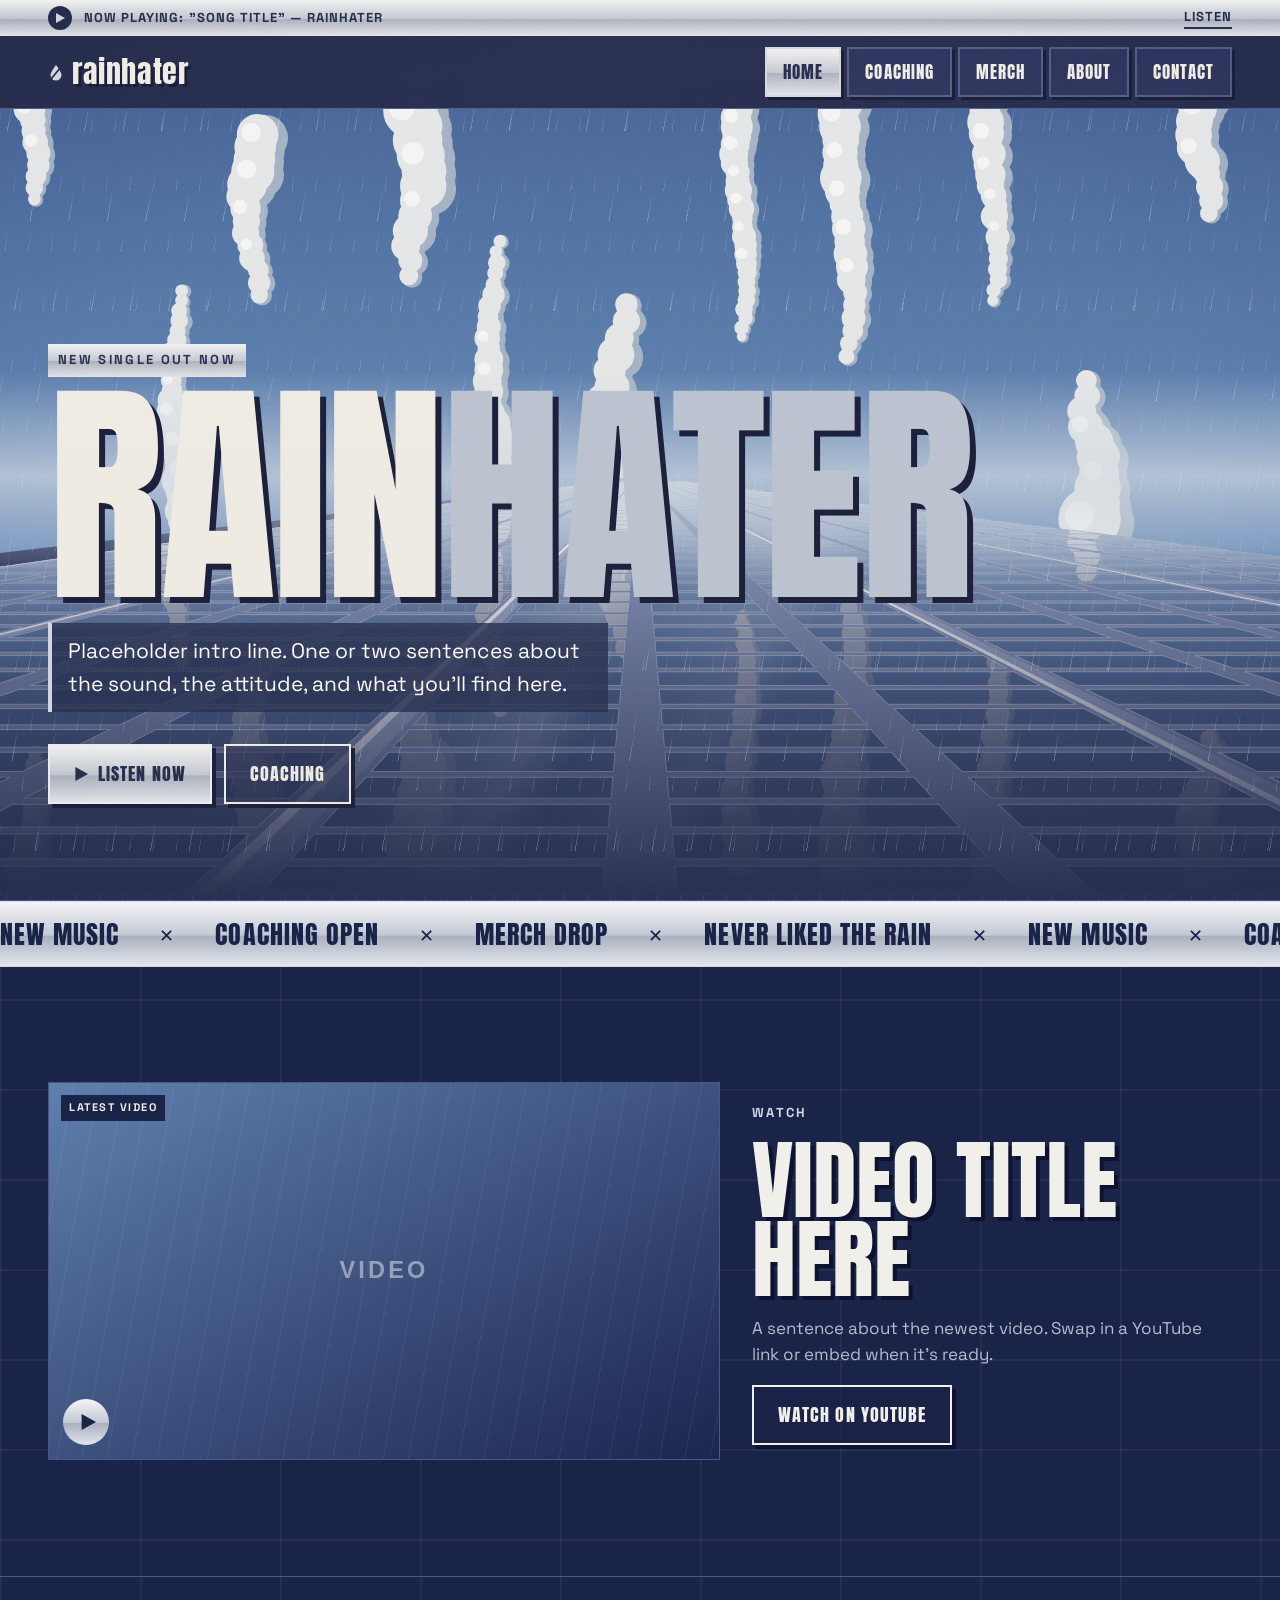
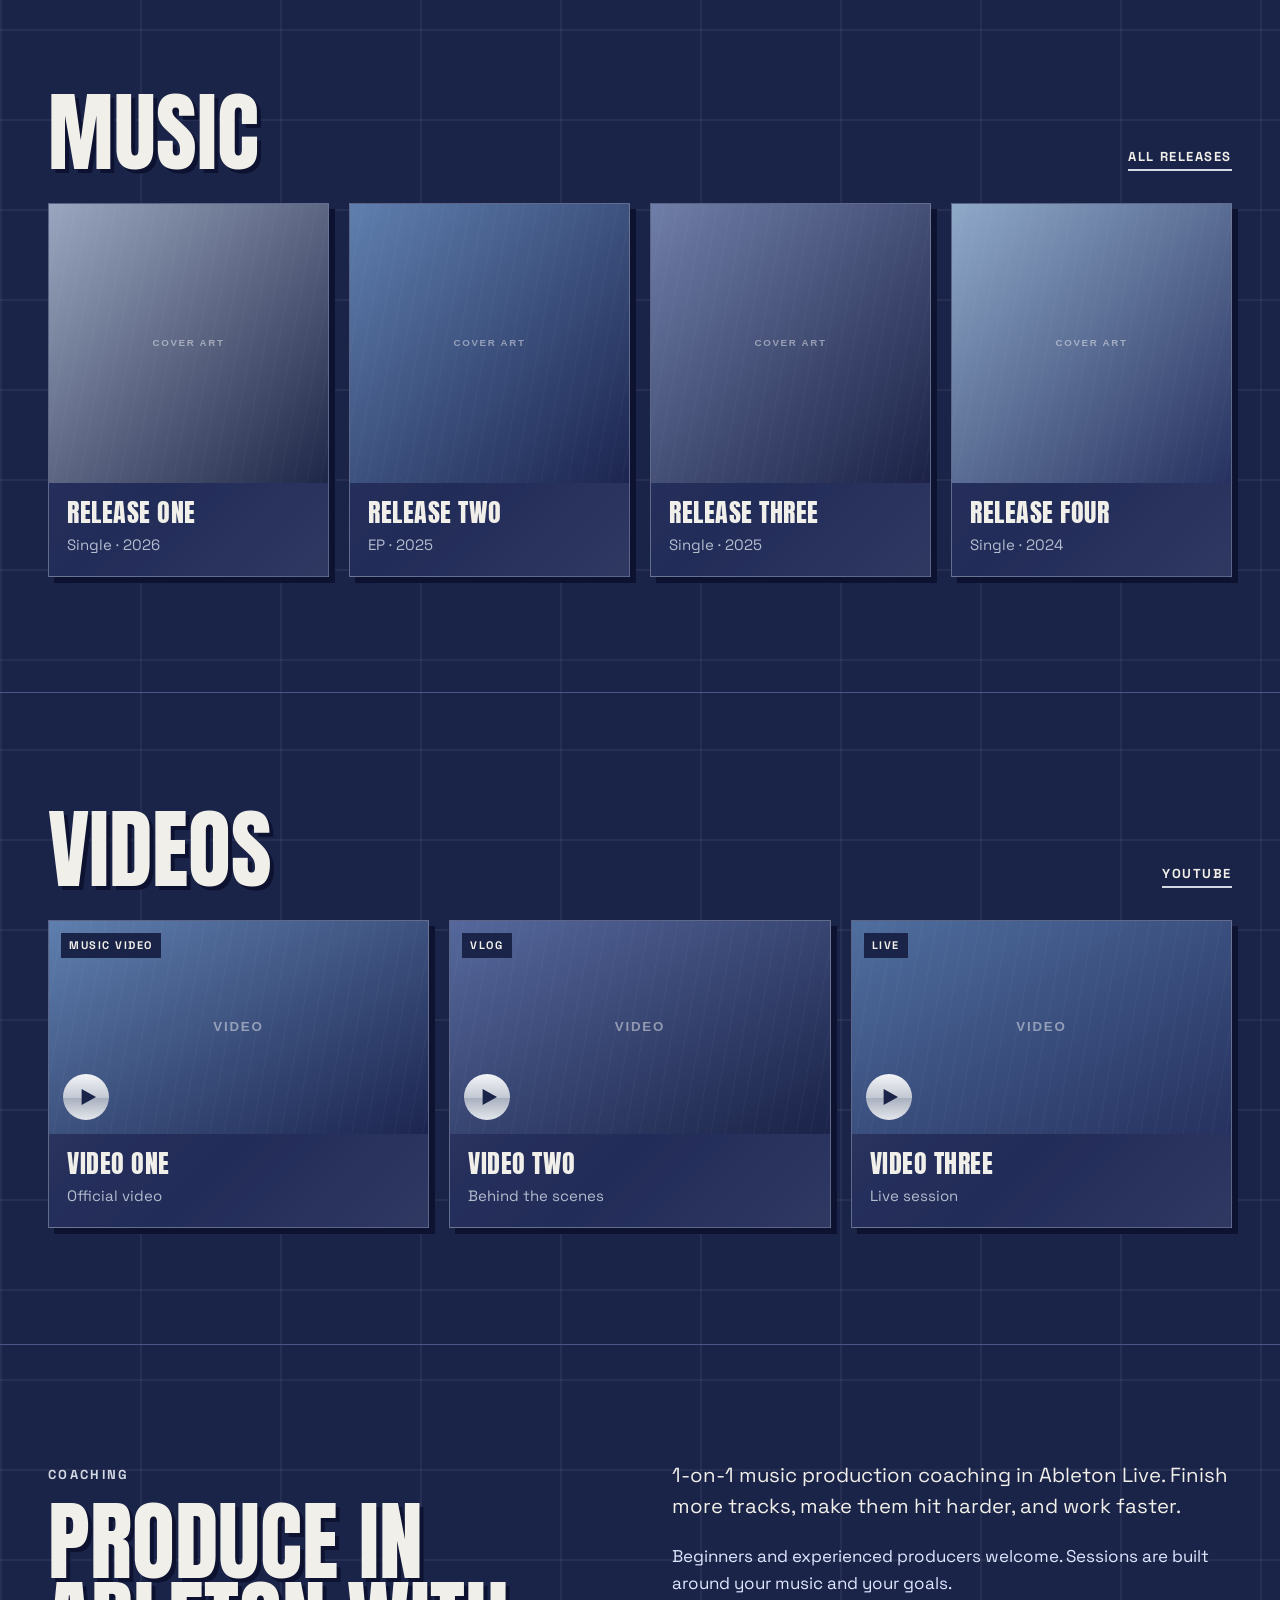
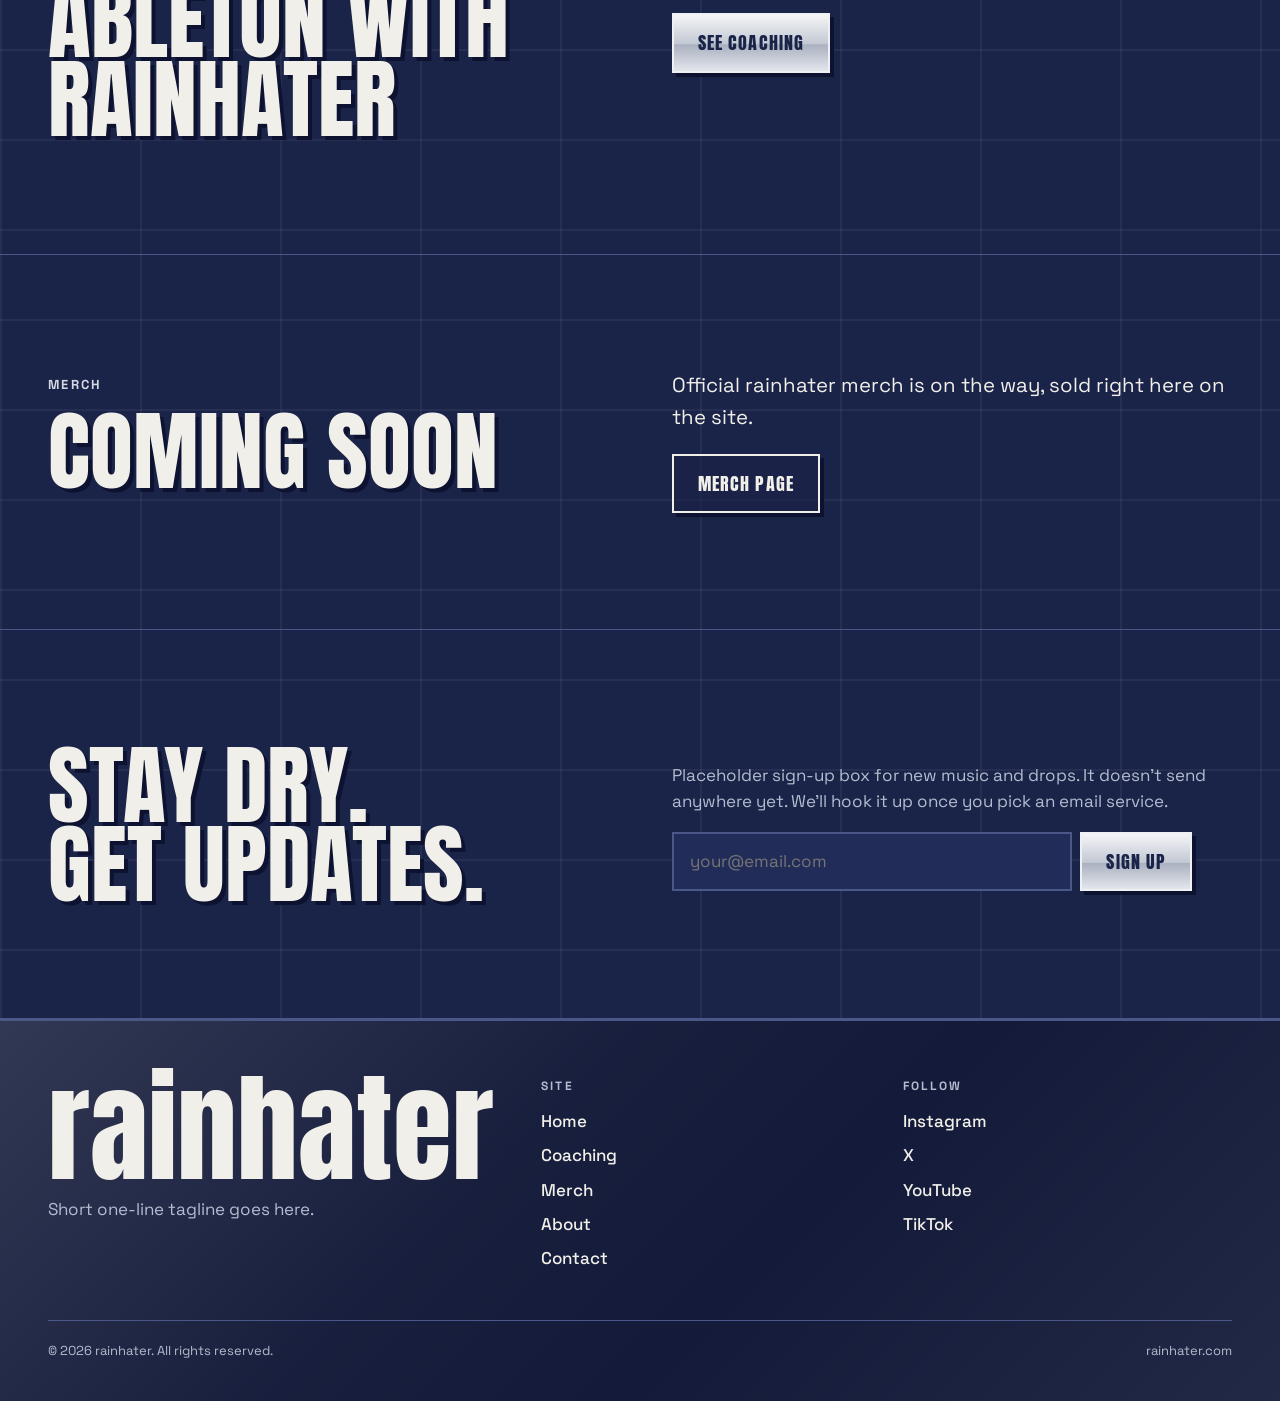
==== commit 56494950: "Reflective glass, silver accents, muted vintage colors Co-Authored-By: Claude Opus 5.5 <noreply@anth" ====
--- a/index.html
+++ b/index.html
@@ -5,7 +5,7 @@
 <meta name="viewport" content="width=device-width, initial-scale=1">
 <title>rainhater</title>
 <meta name="description" content="rainhater — music, videos, coaching and merch.">
-<meta name="theme-color" content="#0a1360">
+<meta name="theme-color" content="#1a2348">
 <meta property="og:title" content="rainhater">
 <meta property="og:description" content="rainhater — music, videos, coaching and merch.">
 <meta property="og:type" content="website">
@@ -28,7 +28,7 @@
 
 <header class="site-header">
   <div class="wrap">
-    <a class="logo" href="index.html"><svg class="drop" viewBox="0 0 64 64" aria-hidden="true"><path d="M32 4C32 4 10 32 10 44a22 22 0 0 0 44 0C54 32 32 4 32 4z" fill="currentColor"/><path d="M14 58L50 14" stroke="#0a1360" stroke-width="7"/></svg>rainhater</a>
+    <a class="logo" href="index.html"><svg class="drop" viewBox="0 0 64 64" aria-hidden="true"><path d="M32 4C32 4 10 32 10 44a22 22 0 0 0 44 0C54 32 32 4 32 4z" fill="currentColor"/><path d="M14 58L50 14" stroke="#1a2348" stroke-width="7"/></svg>rainhater</a>
     <nav class="nav" aria-label="Main"><a href="index.html" aria-current="page">Home</a><a href="coaching.html">Coaching</a><a href="merch.html">Merch</a><a href="about.html">About</a><a href="contact.html">Contact</a></nav>
   </div>
 </header>
--- a/assets/css/style.css
+++ b/assets/css/style.css
@@ -1,16 +1,17 @@
 /* rainhater — main stylesheet */
 :root {
-  --bg: #0a1360;          /* deep window-glass blue */
-  --bg-2: #101c7e;
-  --bg-3: #17279a;
-  --line: #3b56c9;        /* window frame blue */
-  --frame: #93a8ff;
-  --text: #ffffff;
-  --muted: #b3c2f5;
-  --accent: #ff8a1f;      /* hot anime orange */
-  --accent-ink: #0a1360;
-  --shadow: #050a3a;
-  --sky: #2f86ea;
+  --bg: #1a2348;          /* muted window-glass navy */
+  --bg-2: #222c58;
+  --bg-3: #2b3667;
+  --line: #4a5788;        /* window frame */
+  --frame: #c4ccdb;
+  --text: #f1efe9;        /* warm off-white, a little vintage */
+  --muted: #b4bccf;
+  --accent: #d3d9e3;      /* silver */
+  --accent-ink: #1a2348;
+  --shadow: #0d1230;
+  --silver: linear-gradient(180deg, #f4f5f7 0%, #c2c8d3 52%, #a9b0bf 53%, #e3e6ec 100%);
+  --glass: linear-gradient(135deg, rgba(255,255,255,.13) 0%, rgba(255,255,255,.02) 38%, rgba(255,255,255,0) 60%, rgba(255,255,255,.06) 100%);
   --display: "Anton", "Impact", "Arial Narrow", sans-serif;
   --body: "Space Grotesk", system-ui, -apple-system, "Segoe UI", sans-serif;
   --gutter: clamp(16px, 4vw, 48px);
@@ -23,9 +24,13 @@
   margin: 0;
   background-color: var(--bg);
   /* faint skyscraper window grid */
+  /* reflective glass wall: sky glow, light streaks, faint window grid */
   background-image:
-    repeating-linear-gradient(90deg, rgba(147,168,255,.07) 0 2px, transparent 2px 140px),
-    repeating-linear-gradient(0deg, rgba(147,168,255,.07) 0 2px, transparent 2px 90px);
+    linear-gradient(112deg, transparent 0 30%, rgba(255,255,255,.055) 38%, transparent 44%, transparent 56%, rgba(255,255,255,.035) 61%, transparent 65%),
+    linear-gradient(180deg, rgba(170,192,216,.12) 0%, transparent 35%, rgba(170,192,216,.06) 100%),
+    repeating-linear-gradient(90deg, rgba(196,204,219,.07) 0 2px, transparent 2px 140px),
+    repeating-linear-gradient(0deg, rgba(196,204,219,.07) 0 2px, transparent 2px 90px);
+  background-attachment: fixed, fixed, scroll, scroll;
   color: var(--text);
   font-family: var(--body);
   font-size: 17px;
@@ -39,11 +44,16 @@
   content: ""; position: fixed; inset: 0; z-index: 100; pointer-events: none;
   background:
     radial-gradient(ellipse at center, transparent 60%, rgba(5,10,58,.35) 100%),
-    repeating-linear-gradient(0deg, rgba(0,0,0,.06) 0 1px, transparent 1px 3px),
+    repeating-linear-gradient(0deg, rgba(0,0,0,.04) 0 1px, transparent 1px 3px),
     url("data:image/svg+xml,%3Csvg xmlns='http://www.w3.org/2000/svg' width='160' height='160'%3E%3Cfilter id='n'%3E%3CfeTurbulence type='fractalNoise' baseFrequency='.9' numOctaves='2' stitchTiles='stitch'/%3E%3C/filter%3E%3Crect width='100%25' height='100%25' filter='url(%23n)' opacity='.55'/%3E%3C/svg%3E");
   opacity: .22;
   mix-blend-mode: overlay;
 }
+/* Vintage wash: faded, slightly warm, like an old broadcast */
+body::before {
+  content: ""; position: fixed; inset: 0; z-index: 99; pointer-events: none;
+  background: linear-gradient(180deg, rgba(222,204,170,.07), rgba(200,186,160,.09));
+}
 a { color: inherit; }
 ::selection { background: var(--accent); color: var(--accent-ink); }
 
@@ -51,7 +61,7 @@
 
 /* ---------- Now playing bar ---------- */
 .nowplaying {
-  background: var(--accent);
+  background: var(--silver);
   color: var(--accent-ink);
   font-size: 13px;
   font-weight: 700;
@@ -74,7 +84,7 @@
 /* ---------- Header / nav ---------- */
 .site-header {
   position: sticky; top: 0; z-index: 50;
-  background: rgba(10, 19, 96, .92);
+  background: rgba(26, 35, 72, .9);
   backdrop-filter: blur(10px);
   -webkit-backdrop-filter: blur(10px);
   border-bottom: 1px solid var(--line);
@@ -104,7 +114,7 @@
 }
 .nav a:hover { border-color: var(--accent); color: var(--accent); }
 .nav a[aria-current="page"] {
-  background: var(--accent); color: var(--accent-ink); border-color: var(--accent);
+  background: var(--silver); color: var(--accent-ink); border-color: var(--accent);
 }
 
 @media (max-width: 760px) {
@@ -125,7 +135,7 @@
 .hero-media {
   position: absolute; inset: 0; z-index: -2;
   background:
-    linear-gradient(180deg, transparent 55%, rgba(10,19,96,.55) 80%, var(--bg) 100%),
+    linear-gradient(180deg, transparent 55%, rgba(26,35,72,.55) 80%, var(--bg) 100%),
     url("../img/skyworld.svg") center bottom / cover no-repeat;
 }
 .hero-media video { width: 100%; height: 100%; object-fit: cover; }
@@ -162,12 +172,12 @@
   margin: 0;
   text-shadow: 6px 6px 0 var(--shadow);
 }
-.mega .outline { color: var(--accent); }
+.mega .outline { color: #b9c2d2; }
 .hero p.lede {
   max-width: 560px; font-size: clamp(17px, 2vw, 21px); color: #fff; margin: 24px 0 32px;
-  background: rgba(10,19,96,.82); border-left: 4px solid var(--accent); padding: 12px 16px;
-}
-.hero .kicker { background: var(--accent); color: var(--accent-ink); padding: 6px 10px; }
+  background: rgba(26,35,72,.8); border-left: 4px solid var(--accent); padding: 12px 16px;
+}
+.hero .kicker { background: var(--silver); color: var(--accent-ink); padding: 6px 10px; }
 
 /* ---------- Buttons ---------- */
 .btns { display: flex; flex-wrap: wrap; gap: 12px; }
@@ -177,17 +187,17 @@
   font-size: 18px; text-decoration: none;
   padding: 14px 24px;
   border: 2px solid var(--text);
-  background: rgba(10,19,96,.6); color: var(--text); cursor: pointer;
+  background: rgba(26,35,72,.55); color: var(--text); cursor: pointer;
   box-shadow: 4px 4px 0 var(--shadow);
   transition: transform .15s, background .15s, color .15s;
 }
 .btn:hover { transform: translateY(-2px); }
-.btn-solid { background: var(--accent); border-color: var(--accent); color: var(--accent-ink); }
+.btn-solid { background: var(--silver); border-color: #eef0f4; color: var(--accent-ink); }
 .btn-ghost:hover { background: var(--text); color: var(--bg); }
 
 /* ---------- Marquee ---------- */
 .marquee {
-  background: var(--accent); color: var(--accent-ink);
+  background: var(--silver); color: var(--accent-ink);
   overflow: hidden; white-space: nowrap;
   border-block: 1px solid var(--accent);
 }
@@ -224,12 +234,12 @@
   border-bottom: 2px solid var(--line);
   position: relative; overflow: hidden; isolation: isolate;
   background:
-    linear-gradient(180deg, rgba(10,19,96,.15) 0%, rgba(10,19,96,.35) 50%, var(--bg) 100%),
+    linear-gradient(180deg, rgba(26,35,72,.15) 0%, rgba(26,35,72,.35) 50%, var(--bg) 100%),
     url("../img/skyworld.svg") center 78% / cover no-repeat;
 }
 .page-head .mega { font-size: clamp(56px, 14vw, 190px); }
 .page-head p { max-width: 620px; color: #fff; font-size: clamp(17px, 2vw, 20px); margin: 20px 0 0;
-  background: rgba(10,19,96,.82); border-left: 4px solid var(--accent); padding: 12px 16px; }
+  background: rgba(26,35,72,.8); border-left: 4px solid var(--accent); padding: 12px 16px; }
 
 /* ---------- Media grid ---------- */
 .grid { display: grid; gap: 20px; }
@@ -241,7 +251,7 @@
 
 .card {
   display: block; text-decoration: none;
-  background: var(--bg-2); border: 2px solid var(--line);
+  background: var(--glass), var(--bg-2); border: 1px solid rgba(196,204,219,.35);
   box-shadow: 6px 6px 0 var(--shadow);
   transition: border-color .15s, transform .2s;
 }
@@ -257,7 +267,7 @@
 .play {
   position: absolute; left: 14px; bottom: 14px;
   width: 46px; height: 46px; border-radius: 50%;
-  background: var(--accent); color: var(--accent-ink);
+  background: var(--silver); color: var(--accent-ink);
   display: grid; place-items: center;
 }
 .play svg { width: 16px; height: 16px; margin-left: 3px; }
@@ -283,14 +293,14 @@
 .prose p:first-child { font-size: 1.2em; color: var(--text); }
 
 /* Offer cards */
-.offer { background: var(--bg-2); border: 2px solid var(--line); box-shadow: 6px 6px 0 var(--shadow); padding: 28px; display: flex; flex-direction: column; gap: 14px; }
+.offer { background: var(--glass), var(--bg-2); border: 1px solid rgba(196,204,219,.35); box-shadow: 6px 6px 0 var(--shadow); padding: 28px; display: flex; flex-direction: column; gap: 14px; }
 .offer.hot { border-color: var(--accent); }
 .offer ul { margin: 0; padding-left: 18px; color: #dfe6ff; }
 .offer .btn { align-self: flex-start; margin-top: auto; }
 
 /* Steps */
 .steps { counter-reset: s; display: grid; gap: 1px; background: var(--line); border: 1px solid var(--line); }
-.steps li { list-style: none; background: var(--bg-2); padding: 24px; display: grid; grid-template-columns: 70px 1fr; gap: 16px; align-items: baseline; }
+.steps li { list-style: none; background: var(--glass), var(--bg-2); padding: 24px; display: grid; grid-template-columns: 70px 1fr; gap: 16px; align-items: baseline; }
 .steps li::before { counter-increment: s; content: "0" counter(s); font-family: var(--display); font-size: 44px; color: var(--accent); line-height: 1; }
 .steps { padding: 0; margin: 0; }
 
@@ -331,7 +341,7 @@
 .signup input:focus { outline: none; border-color: var(--accent); }
 
 /* ---------- Footer ---------- */
-.site-footer { padding: 56px 0 40px; background: #070e48; border-top: 2px solid var(--line); }
+.site-footer { padding: 56px 0 40px; background: var(--glass), #141b3a; border-top: 2px solid var(--line); }
 .footer-grid { display: grid; grid-template-columns: 1.4fr 1fr 1fr; gap: 32px; }
 @media (max-width: 760px) { .footer-grid { grid-template-columns: 1fr 1fr; } .footer-grid > :first-child { grid-column: 1 / -1; } }
 .footer-big { font-family: var(--display); font-size: clamp(56px, 10vw, 120px); line-height: .85; text-transform: lowercase; margin: 0 0 16px; }
@@ -348,7 +358,7 @@
 
 /* Visible keyboard focus */
 a:focus-visible, button:focus-visible, input:focus-visible { outline: 3px solid var(--accent); outline-offset: 2px; }
-.page-head p.kicker { color: var(--accent-ink); background: var(--accent); border: 0; display: inline-block; padding: 6px 10px; margin: 0 0 14px; }
+.page-head p.kicker { color: var(--accent-ink); background: var(--silver); border: 0; display: inline-block; padding: 6px 10px; margin: 0 0 14px; }
 
 .email-big { font-size: clamp(28px, 4.4vw, 54px); line-height: 1.15; text-transform: none; overflow-wrap: anywhere; }
 .email-big a { text-decoration: underline; text-decoration-color: var(--accent); text-decoration-thickness: 3px; text-underline-offset: 6px; }
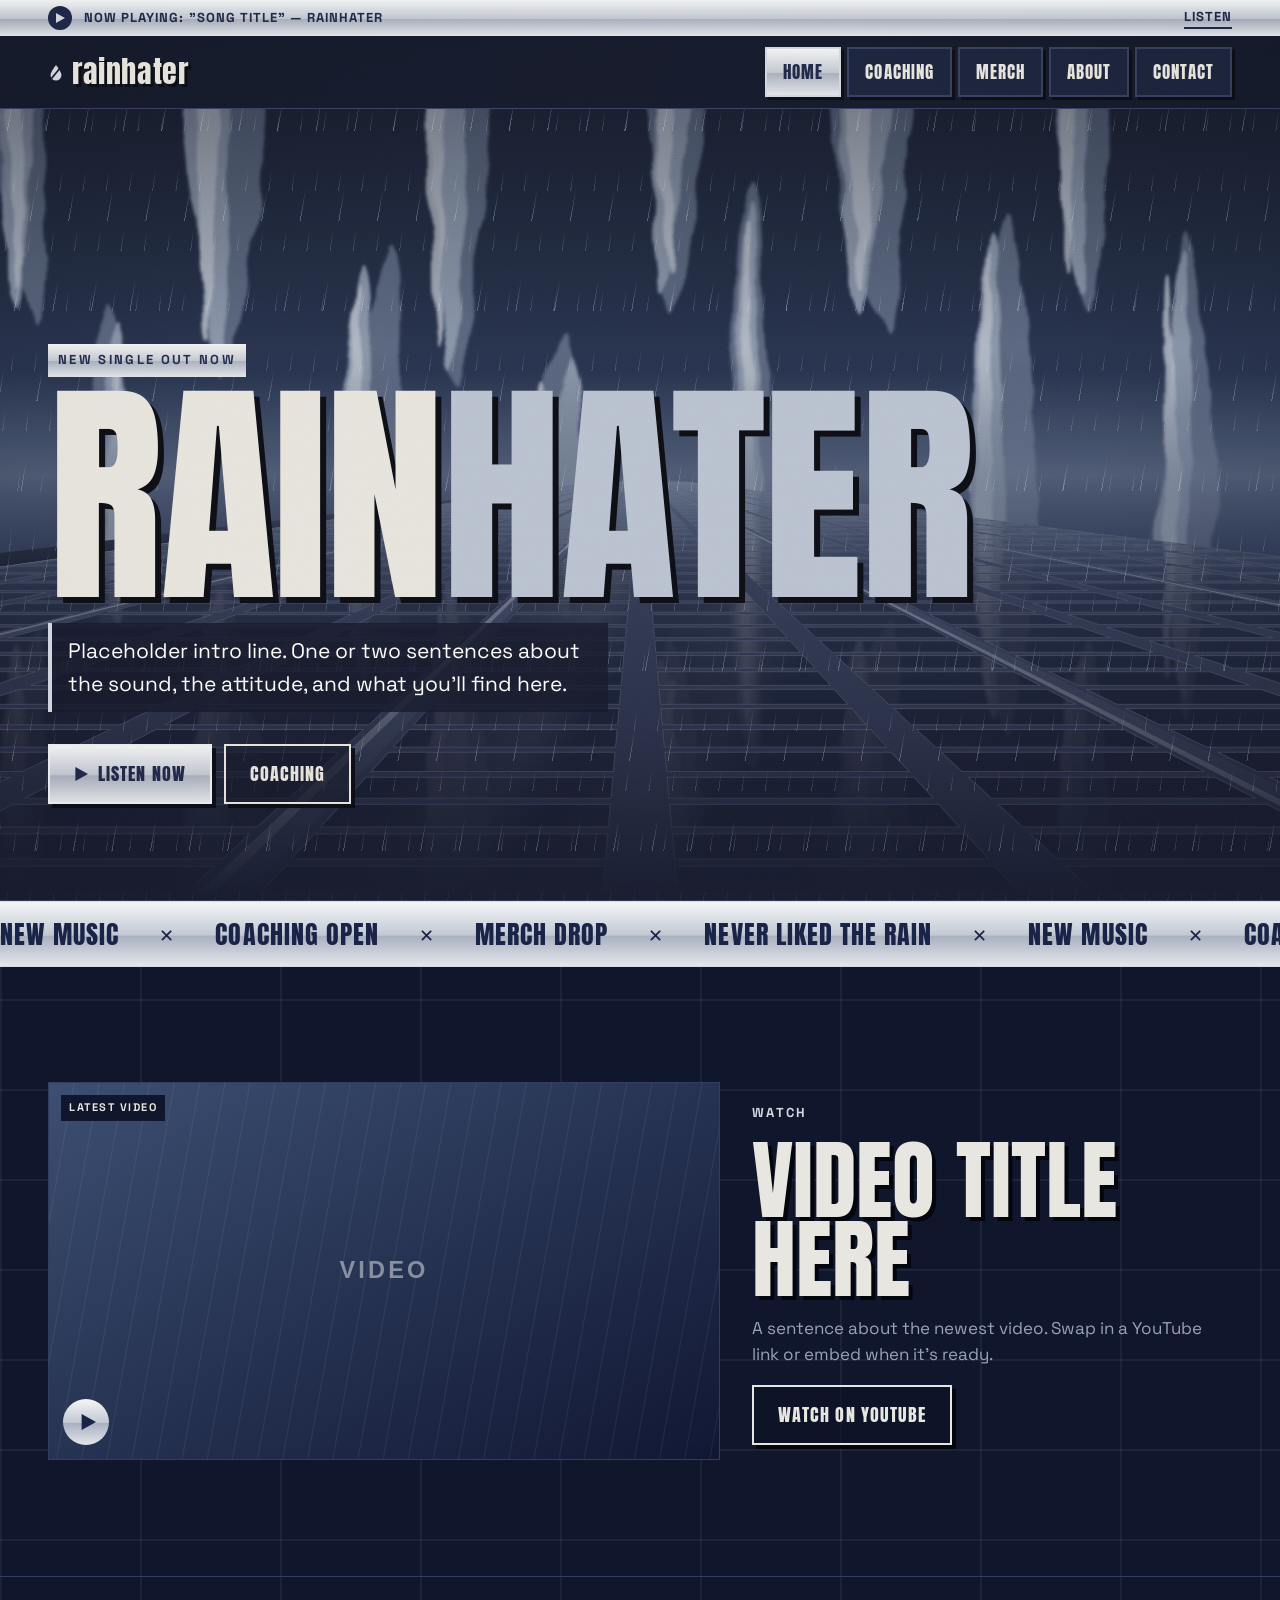
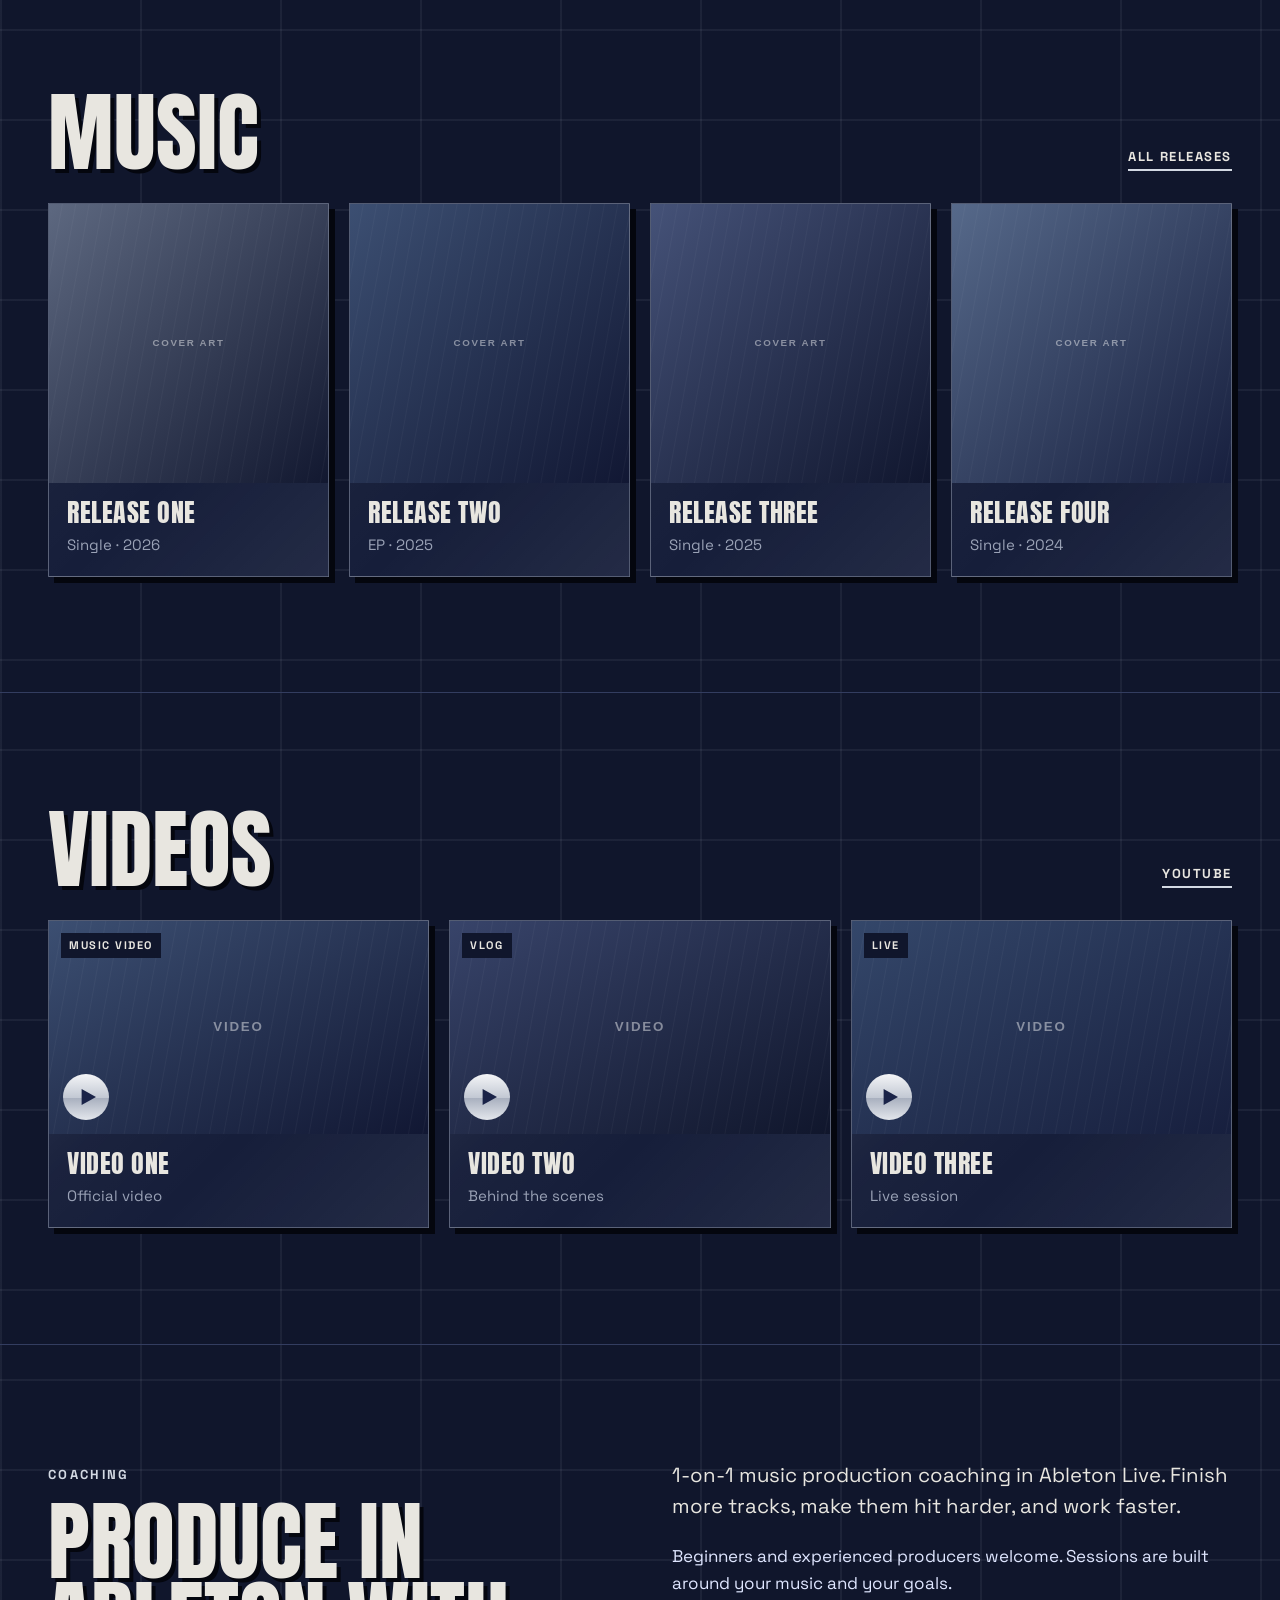
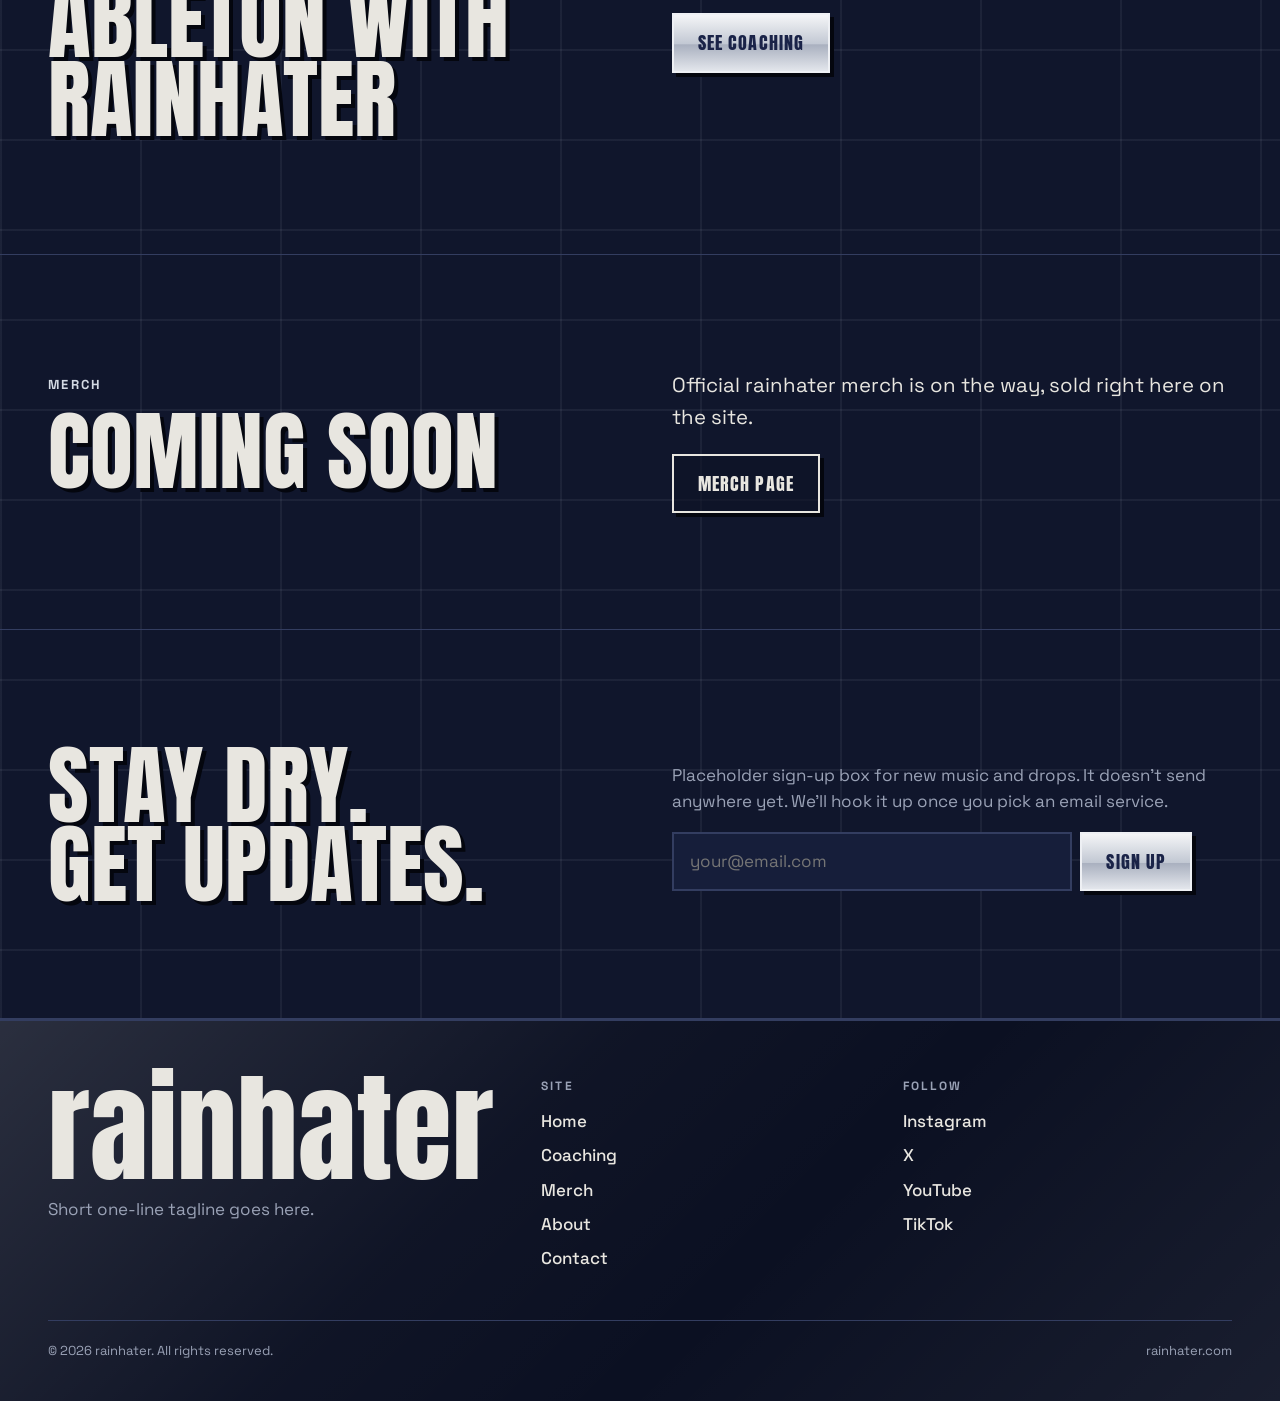
==== commit da4eb498: "Wispy clouds, darker ominous palette Co-Authored-By: Claude Opus 5.5 <noreply@anthropic.com> Claude-" ====
--- a/index.html
+++ b/index.html
@@ -5,7 +5,7 @@
 <meta name="viewport" content="width=device-width, initial-scale=1">
 <title>rainhater</title>
 <meta name="description" content="rainhater — music, videos, coaching and merch.">
-<meta name="theme-color" content="#1a2348">
+<meta name="theme-color" content="#10162c">
 <meta property="og:title" content="rainhater">
 <meta property="og:description" content="rainhater — music, videos, coaching and merch.">
 <meta property="og:type" content="website">
@@ -28,7 +28,7 @@
 
 <header class="site-header">
   <div class="wrap">
-    <a class="logo" href="index.html"><svg class="drop" viewBox="0 0 64 64" aria-hidden="true"><path d="M32 4C32 4 10 32 10 44a22 22 0 0 0 44 0C54 32 32 4 32 4z" fill="currentColor"/><path d="M14 58L50 14" stroke="#1a2348" stroke-width="7"/></svg>rainhater</a>
+    <a class="logo" href="index.html"><svg class="drop" viewBox="0 0 64 64" aria-hidden="true"><path d="M32 4C32 4 10 32 10 44a22 22 0 0 0 44 0C54 32 32 4 32 4z" fill="currentColor"/><path d="M14 58L50 14" stroke="#10162c" stroke-width="7"/></svg>rainhater</a>
     <nav class="nav" aria-label="Main"><a href="index.html" aria-current="page">Home</a><a href="coaching.html">Coaching</a><a href="merch.html">Merch</a><a href="about.html">About</a><a href="contact.html">Contact</a></nav>
   </div>
 </header>
--- a/assets/css/style.css
+++ b/assets/css/style.css
@@ -1,15 +1,15 @@
 /* rainhater — main stylesheet */
 :root {
-  --bg: #1a2348;          /* muted window-glass navy */
-  --bg-2: #222c58;
-  --bg-3: #2b3667;
-  --line: #4a5788;        /* window frame */
+  --bg: #10162c;          /* muted window-glass navy */
+  --bg-2: #161e3a;
+  --bg-3: #1d2647;
+  --line: #333d60;        /* window frame */
   --frame: #c4ccdb;
-  --text: #f1efe9;        /* warm off-white, a little vintage */
-  --muted: #b4bccf;
+  --text: #e8e6e0;        /* warm off-white, a little vintage */
+  --muted: #9aa2b6;
   --accent: #d3d9e3;      /* silver */
   --accent-ink: #1a2348;
-  --shadow: #0d1230;
+  --shadow: #04060e;
   --silver: linear-gradient(180deg, #f4f5f7 0%, #c2c8d3 52%, #a9b0bf 53%, #e3e6ec 100%);
   --glass: linear-gradient(135deg, rgba(255,255,255,.13) 0%, rgba(255,255,255,.02) 38%, rgba(255,255,255,0) 60%, rgba(255,255,255,.06) 100%);
   --display: "Anton", "Impact", "Arial Narrow", sans-serif;
@@ -26,8 +26,8 @@
   /* faint skyscraper window grid */
   /* reflective glass wall: sky glow, light streaks, faint window grid */
   background-image:
-    linear-gradient(112deg, transparent 0 30%, rgba(255,255,255,.055) 38%, transparent 44%, transparent 56%, rgba(255,255,255,.035) 61%, transparent 65%),
-    linear-gradient(180deg, rgba(170,192,216,.12) 0%, transparent 35%, rgba(170,192,216,.06) 100%),
+    linear-gradient(112deg, transparent 0 30%, rgba(255,255,255,.035) 38%, transparent 44%, transparent 56%, rgba(255,255,255,.035) 61%, transparent 65%),
+    linear-gradient(180deg, rgba(120,140,170,.08) 0%, transparent 35%, rgba(170,192,216,.06) 100%),
     repeating-linear-gradient(90deg, rgba(196,204,219,.07) 0 2px, transparent 2px 140px),
     repeating-linear-gradient(0deg, rgba(196,204,219,.07) 0 2px, transparent 2px 90px);
   background-attachment: fixed, fixed, scroll, scroll;
@@ -43,7 +43,7 @@
 body::after {
   content: ""; position: fixed; inset: 0; z-index: 100; pointer-events: none;
   background:
-    radial-gradient(ellipse at center, transparent 60%, rgba(5,10,58,.35) 100%),
+    radial-gradient(ellipse at center, transparent 50%, rgba(2,4,12,.55) 100%),
     repeating-linear-gradient(0deg, rgba(0,0,0,.04) 0 1px, transparent 1px 3px),
     url("data:image/svg+xml,%3Csvg xmlns='http://www.w3.org/2000/svg' width='160' height='160'%3E%3Cfilter id='n'%3E%3CfeTurbulence type='fractalNoise' baseFrequency='.9' numOctaves='2' stitchTiles='stitch'/%3E%3C/filter%3E%3Crect width='100%25' height='100%25' filter='url(%23n)' opacity='.55'/%3E%3C/svg%3E");
   opacity: .22;
@@ -52,7 +52,7 @@
 /* Vintage wash: faded, slightly warm, like an old broadcast */
 body::before {
   content: ""; position: fixed; inset: 0; z-index: 99; pointer-events: none;
-  background: linear-gradient(180deg, rgba(222,204,170,.07), rgba(200,186,160,.09));
+  background: linear-gradient(180deg, rgba(210,196,170,.05), rgba(190,178,156,.06));
 }
 a { color: inherit; }
 ::selection { background: var(--accent); color: var(--accent-ink); }
@@ -84,7 +84,7 @@
 /* ---------- Header / nav ---------- */
 .site-header {
   position: sticky; top: 0; z-index: 50;
-  background: rgba(26, 35, 72, .9);
+  background: rgba(14, 19, 38, .92);
   backdrop-filter: blur(10px);
   -webkit-backdrop-filter: blur(10px);
   border-bottom: 1px solid var(--line);
@@ -135,7 +135,7 @@
 .hero-media {
   position: absolute; inset: 0; z-index: -2;
   background:
-    linear-gradient(180deg, transparent 55%, rgba(26,35,72,.55) 80%, var(--bg) 100%),
+    linear-gradient(180deg, rgba(8,11,24,.35) 0%, transparent 30%, rgba(16,22,44,.6) 78%, var(--bg) 100%),
     url("../img/skyworld.svg") center bottom / cover no-repeat;
 }
 .hero-media video { width: 100%; height: 100%; object-fit: cover; }
@@ -175,7 +175,7 @@
 .mega .outline { color: #b9c2d2; }
 .hero p.lede {
   max-width: 560px; font-size: clamp(17px, 2vw, 21px); color: #fff; margin: 24px 0 32px;
-  background: rgba(26,35,72,.8); border-left: 4px solid var(--accent); padding: 12px 16px;
+  background: rgba(14,19,38,.82); border-left: 4px solid var(--accent); padding: 12px 16px;
 }
 .hero .kicker { background: var(--silver); color: var(--accent-ink); padding: 6px 10px; }
 
@@ -187,7 +187,7 @@
   font-size: 18px; text-decoration: none;
   padding: 14px 24px;
   border: 2px solid var(--text);
-  background: rgba(26,35,72,.55); color: var(--text); cursor: pointer;
+  background: rgba(14,19,38,.6); color: var(--text); cursor: pointer;
   box-shadow: 4px 4px 0 var(--shadow);
   transition: transform .15s, background .15s, color .15s;
 }
@@ -234,12 +234,12 @@
   border-bottom: 2px solid var(--line);
   position: relative; overflow: hidden; isolation: isolate;
   background:
-    linear-gradient(180deg, rgba(26,35,72,.15) 0%, rgba(26,35,72,.35) 50%, var(--bg) 100%),
+    linear-gradient(180deg, rgba(14,19,38,.3) 0%, rgba(14,19,38,.5) 50%, var(--bg) 100%),
     url("../img/skyworld.svg") center 78% / cover no-repeat;
 }
 .page-head .mega { font-size: clamp(56px, 14vw, 190px); }
 .page-head p { max-width: 620px; color: #fff; font-size: clamp(17px, 2vw, 20px); margin: 20px 0 0;
-  background: rgba(26,35,72,.8); border-left: 4px solid var(--accent); padding: 12px 16px; }
+  background: rgba(14,19,38,.82); border-left: 4px solid var(--accent); padding: 12px 16px; }
 
 /* ---------- Media grid ---------- */
 .grid { display: grid; gap: 20px; }
@@ -341,7 +341,7 @@
 .signup input:focus { outline: none; border-color: var(--accent); }
 
 /* ---------- Footer ---------- */
-.site-footer { padding: 56px 0 40px; background: var(--glass), #141b3a; border-top: 2px solid var(--line); }
+.site-footer { padding: 56px 0 40px; background: var(--glass), #0b1022; border-top: 2px solid var(--line); }
 .footer-grid { display: grid; grid-template-columns: 1.4fr 1fr 1fr; gap: 32px; }
 @media (max-width: 760px) { .footer-grid { grid-template-columns: 1fr 1fr; } .footer-grid > :first-child { grid-column: 1 / -1; } }
 .footer-big { font-family: var(--display); font-size: clamp(56px, 10vw, 120px); line-height: .85; text-transform: lowercase; margin: 0 0 16px; }
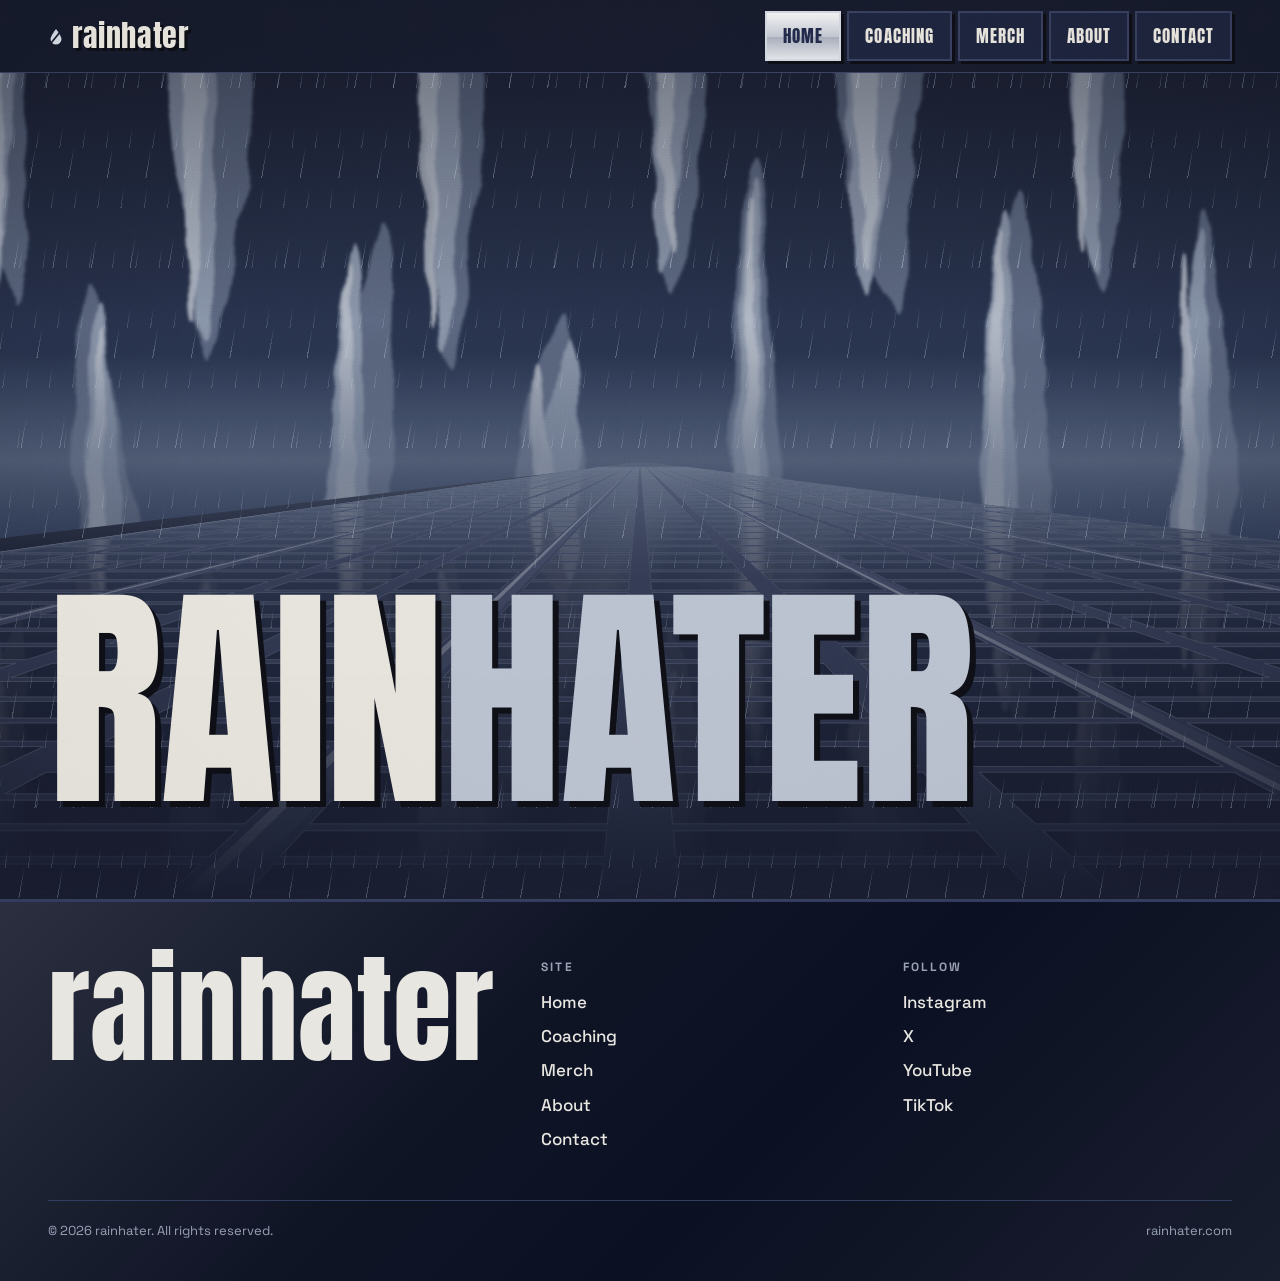
==== commit a536e808: "Barebones launch version: simple Home, Coaching and About; add 404 page Co-Authored-By: Claude Opus " ====
--- a/index.html
+++ b/index.html
@@ -17,15 +17,6 @@
 </head>
 <body>
 
-<div class="nowplaying">
-  <div class="wrap">
-    <button class="np-btn" aria-label="Play"><svg viewBox="0 0 10 10" aria-hidden="true"><path d="M1 0l9 5-9 5z" fill="currentColor"/></svg></button>
-    <span class="np-title">Now playing: "Song Title" — rainhater</span>
-    <a class="np-link" href="https://www.youtube.com/channel/UCXjfnHkBMLm3FooFuXxmvgw" target="_blank" rel="noopener">Listen</a><!-- TODO: link to the song itself -->
-    <audio id="np-audio" src="assets/audio/latest.mp3" preload="none"></audio>
-  </div>
-</div>
-
 <header class="site-header">
   <div class="wrap">
     <a class="logo" href="index.html"><svg class="drop" viewBox="0 0 64 64" aria-hidden="true"><path d="M32 4C32 4 10 32 10 44a22 22 0 0 0 44 0C54 32 32 4 32 4z" fill="currentColor"/><path d="M14 58L50 14" stroke="#10162c" stroke-width="7"/></svg>rainhater</a>
@@ -35,96 +26,11 @@
 
 <main>
 
-<section class="hero">
-  <div class="hero-media"><!-- TODO: swap in real photo, or a muted looping video:
-    <video autoplay muted loop playsinline poster="assets/img/hero.jpg"><source src="assets/video/hero.mp4" type="video/mp4"></video> --></div>
+<section class="hero hero-full">
+  <div class="hero-media"></div>
   <div class="rain"></div><div class="rain r2"></div>
   <div class="wrap hero-inner">
-    <p class="kicker">New single out now</p>
     <h1 class="mega">rain<span class="outline">hater</span></h1>
-    <p class="lede">Placeholder intro line. One or two sentences about the sound, the attitude, and what you'll find here.</p>
-    <div class="btns">
-      <a class="btn btn-solid" href="#"><svg width="14" height="14" viewBox="0 0 10 10" aria-hidden="true"><path d="M1 0l9 5-9 5z" fill="currentColor"/></svg> Listen now</a>
-      <a class="btn btn-ghost" href="coaching.html">Coaching</a>
-    </div>
-  </div>
-</section>
-
-<div class="marquee" aria-hidden="true"><div class="marquee-track">
-  <span>New music</span><span>Coaching open</span><span>Merch drop</span><span>Never liked the rain</span><span>New music</span><span>Coaching open</span><span>Merch drop</span><span>Never liked the rain</span>
-</div></div>
-
-<section class="section">
-  <div class="wrap">
-    <div class="feature reveal">
-      <a class="thumb" href="#"><img src="assets/img/video-1.svg" alt="Latest music video (placeholder)"><span class="tag">Latest video</span><span class="play"><svg viewBox="0 0 10 10" aria-hidden="true"><path d="M1 0l9 5-9 5z" fill="currentColor"/></svg></span></a>
-      <div>
-        <p class="kicker">Watch</p>
-        <h2 class="h2">Video title here</h2>
-        <p class="muted">A sentence about the newest video. Swap in a YouTube link or embed when it's ready.</p>
-        <a class="btn btn-ghost" href="https://www.youtube.com/channel/UCXjfnHkBMLm3FooFuXxmvgw" target="_blank" rel="noopener">Watch on YouTube</a>
-      </div>
-    </div>
-  </div>
-</section>
-
-<section class="section">
-  <div class="wrap">
-    <div class="section-head"><h2 class="h2">Music</h2><a class="more" href="#">All releases</a></div>
-    <div class="grid grid-4">
-      <a class="card reveal" href="#"><div class="thumb square"><img src="assets/img/release-1.svg" alt="" loading="lazy"></div><div class="card-body"><h3 class="h3">Release one</h3><p>Single · 2026</p></div></a>
-      <a class="card reveal" href="#"><div class="thumb square"><img src="assets/img/release-2.svg" alt="" loading="lazy"></div><div class="card-body"><h3 class="h3">Release two</h3><p>EP · 2025</p></div></a>
-      <a class="card reveal" href="#"><div class="thumb square"><img src="assets/img/release-3.svg" alt="" loading="lazy"></div><div class="card-body"><h3 class="h3">Release three</h3><p>Single · 2025</p></div></a>
-      <a class="card reveal" href="#"><div class="thumb square"><img src="assets/img/release-4.svg" alt="" loading="lazy"></div><div class="card-body"><h3 class="h3">Release four</h3><p>Single · 2024</p></div></a>
-    </div>
-  </div>
-</section>
-
-<section class="section">
-  <div class="wrap">
-    <div class="section-head"><h2 class="h2">Videos</h2><a class="more" href="https://www.youtube.com/channel/UCXjfnHkBMLm3FooFuXxmvgw" target="_blank" rel="noopener">YouTube</a></div>
-    <div class="grid grid-3">
-      <a class="card reveal" href="#"><div class="thumb"><img src="assets/img/video-1.svg" alt="" loading="lazy"><span class="tag">Music video</span><span class="play"><svg viewBox="0 0 10 10" aria-hidden="true"><path d="M1 0l9 5-9 5z" fill="currentColor"/></svg></span></div><div class="card-body"><h3 class="h3">Video one</h3><p>Official video</p></div></a>
-      <a class="card reveal" href="#"><div class="thumb"><img src="assets/img/video-2.svg" alt="" loading="lazy"><span class="tag">Vlog</span><span class="play"><svg viewBox="0 0 10 10" aria-hidden="true"><path d="M1 0l9 5-9 5z" fill="currentColor"/></svg></span></div><div class="card-body"><h3 class="h3">Video two</h3><p>Behind the scenes</p></div></a>
-      <a class="card reveal" href="#"><div class="thumb"><img src="assets/img/video-3.svg" alt="" loading="lazy"><span class="tag">Live</span><span class="play"><svg viewBox="0 0 10 10" aria-hidden="true"><path d="M1 0l9 5-9 5z" fill="currentColor"/></svg></span></div><div class="card-body"><h3 class="h3">Video three</h3><p>Live session</p></div></a>
-    </div>
-  </div>
-</section>
-
-<section class="section">
-  <div class="wrap split">
-    <div class="reveal">
-      <p class="kicker">Coaching</p>
-      <h2 class="h2">Produce in Ableton with rainhater</h2>
-    </div>
-    <div class="reveal prose">
-      <p>1-on-1 music production coaching in Ableton Live. Finish more tracks, make them hit harder, and work faster.</p>
-      <p class="muted">Beginners and experienced producers welcome. Sessions are built around your music and your goals.</p>
-      <a class="btn btn-solid" href="coaching.html">See coaching</a>
-    </div>
-  </div>
-</section>
-
-<section class="section">
-  <div class="wrap split">
-    <div class="reveal"><p class="kicker">Merch</p><h2 class="h2">Coming soon</h2></div>
-    <div class="reveal prose">
-      <p>Official rainhater merch is on the way, sold right here on the site.</p>
-      <a class="btn btn-ghost" href="merch.html">Merch page</a>
-    </div>
-  </div>
-</section>
-
-<section class="section">
-  <div class="wrap split">
-    <div class="reveal"><h2 class="h2">Stay dry.<br>Get updates.</h2></div>
-    <div class="reveal">
-      <p class="muted">Placeholder sign-up box for new music and drops. It doesn't send anywhere yet. We'll hook it up once you pick an email service.</p>
-      <form class="signup" onsubmit="event.preventDefault(); this.querySelector('button').textContent='Coming soon';">
-        <input type="email" placeholder="your@email.com" aria-label="Email address" required>
-        <button class="btn btn-solid" type="submit">Sign up</button>
-      </form>
-    </div>
   </div>
 </section>
 
@@ -135,7 +41,6 @@
     <div class="footer-grid">
       <div>
         <p class="footer-big">rainhater</p>
-        <p class="muted">Short one-line tagline goes here.</p>
       </div>
       <div>
         <h4>Site</h4>
--- a/assets/css/style.css
+++ b/assets/css/style.css
@@ -363,3 +363,11 @@
 .email-big { font-size: clamp(28px, 4.4vw, 54px); line-height: 1.15; text-transform: none; overflow-wrap: anywhere; }
 .email-big a { text-decoration: underline; text-decoration-color: var(--accent); text-decoration-thickness: 3px; text-underline-offset: 6px; }
 .email-big a:hover { color: var(--accent); }
+
+/* Barebones layout: big scene, little text */
+.hero-full { min-height: calc(100vh - 73px); min-height: calc(100svh - 73px); }
+.page-full { min-height: 72vh; min-height: 72svh; display: flex; align-items: flex-end; }
+.page-full .wrap { width: 100%; }
+@media (max-width: 760px) {
+  .hero-full { min-height: calc(100svh - 132px); }
+}
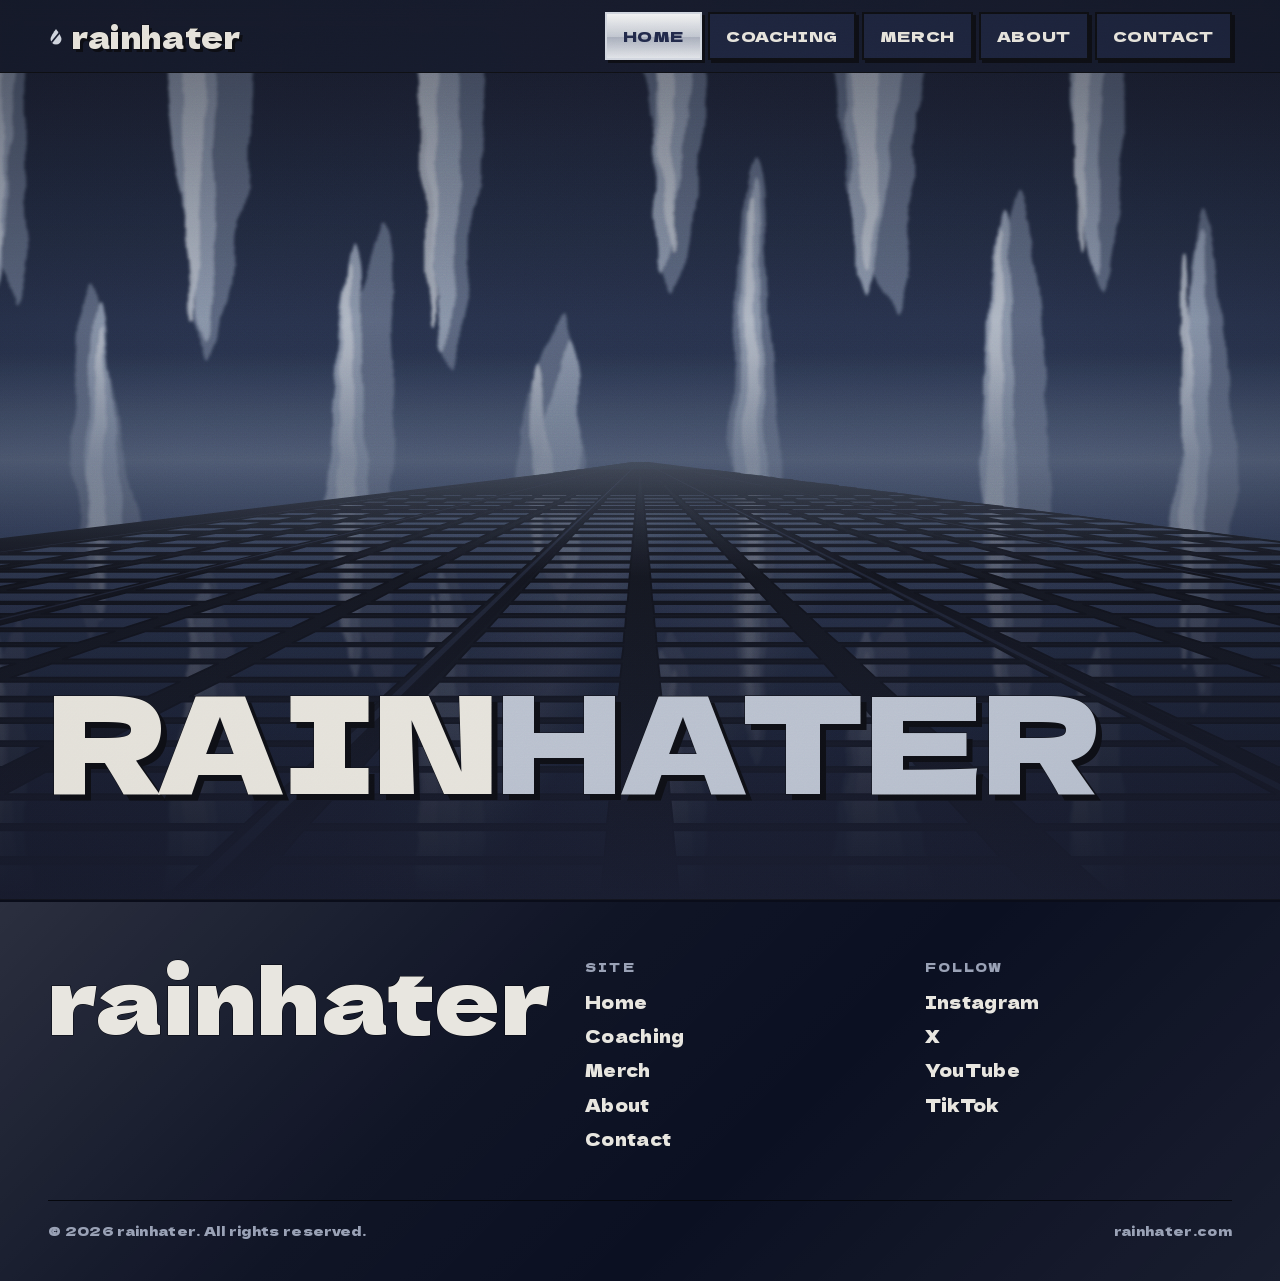
==== commit c8d35741: "No rain; near-black skyscraper frames and borders; Dela Gothic One everywhere for an old-anime title" ====
--- a/index.html
+++ b/index.html
@@ -12,7 +12,7 @@
 <link rel="icon" href="assets/img/favicon.svg" type="image/svg+xml">
 <link rel="preconnect" href="https://fonts.googleapis.com">
 <link rel="preconnect" href="https://fonts.gstatic.com" crossorigin>
-<link rel="stylesheet" href="https://fonts.googleapis.com/css2?family=Anton&family=Space+Grotesk:wght@400;500;700&display=swap">
+<link rel="stylesheet" href="https://fonts.googleapis.com/css2?family=Dela+Gothic+One&display=swap">
 <link rel="stylesheet" href="assets/css/style.css">
 </head>
 <body>
@@ -28,7 +28,7 @@
 
 <section class="hero hero-full">
   <div class="hero-media"></div>
-  <div class="rain"></div><div class="rain r2"></div>
+  
   <div class="wrap hero-inner">
     <h1 class="mega">rain<span class="outline">hater</span></h1>
   </div>
--- a/assets/css/style.css
+++ b/assets/css/style.css
@@ -3,7 +3,7 @@
   --bg: #10162c;          /* muted window-glass navy */
   --bg-2: #161e3a;
   --bg-3: #1d2647;
-  --line: #333d60;        /* window frame */
+  --line: #0a0d1a;        /* window frame */
   --frame: #c4ccdb;
   --text: #e8e6e0;        /* warm off-white, a little vintage */
   --muted: #9aa2b6;
@@ -12,8 +12,8 @@
   --shadow: #04060e;
   --silver: linear-gradient(180deg, #f4f5f7 0%, #c2c8d3 52%, #a9b0bf 53%, #e3e6ec 100%);
   --glass: linear-gradient(135deg, rgba(255,255,255,.13) 0%, rgba(255,255,255,.02) 38%, rgba(255,255,255,0) 60%, rgba(255,255,255,.06) 100%);
-  --display: "Anton", "Impact", "Arial Narrow", sans-serif;
-  --body: "Space Grotesk", system-ui, -apple-system, "Segoe UI", sans-serif;
+  --display: "Dela Gothic One", "Arial Black", "Impact", sans-serif;
+  --body: "Dela Gothic One", "Arial Black", system-ui, sans-serif;
   --gutter: clamp(16px, 4vw, 48px);
   --max: 1280px;
 }
@@ -139,21 +139,7 @@
     url("../img/skyworld.svg") center bottom / cover no-repeat;
 }
 .hero-media video { width: 100%; height: 100%; object-fit: cover; }
-.rain {
-  position: absolute; inset: -20% 0 0; z-index: -1; pointer-events: none;
-  background-image:
-    linear-gradient(to bottom, transparent 0, transparent 65%, rgba(220,236,255,.55) 100%);
-  background-size: 2px 90px;
-  opacity: .55;
-  mask-image: repeating-linear-gradient(100deg, #000 0 1px, transparent 1px 38px);
-  -webkit-mask-image: repeating-linear-gradient(100deg, #000 0 1px, transparent 1px 38px);
-  animation: fall .9s linear infinite;
-}
-.rain.r2 { background-size: 1px 60px; opacity: .35; animation-duration: 1.4s;
-  mask-image: repeating-linear-gradient(98deg, #000 0 1px, transparent 1px 23px);
-  -webkit-mask-image: repeating-linear-gradient(98deg, #000 0 1px, transparent 1px 23px); }
-@keyframes fall { to { background-position: 0 90px; } }
-@media (prefers-reduced-motion: reduce) { .rain { animation: none; } }
+
 
 .hero-inner { padding-top: 120px; padding-bottom: clamp(40px, 8vw, 96px); width: 100%; }
 .kicker {
@@ -371,3 +357,28 @@
 @media (max-width: 760px) {
   .hero-full { min-height: calc(100svh - 132px); }
 }
+
+/* Old-anime title-card type everywhere: one heavy face, inked outline, hard shadow */
+body { font-weight: 400; letter-spacing: .02em; }
+.mega, .h2, .h3, .logo, .footer-big, .page-head p, .hero p.lede {
+  -webkit-text-stroke: 1px var(--shadow);
+  paint-order: stroke fill;
+}
+.mega { line-height: 1; letter-spacing: 0; }
+.nav a, .btn { font-size: 15px; letter-spacing: .04em; }
+@media (max-width: 760px) { .nav a { font-size: 11px; letter-spacing: 0; } }
+.page-head p, .muted, .site-footer ul a, .legal, .contact-list small { font-weight: 400; }
+.site-header { border-bottom-color: #05070d; }
+.nav a { border-color: #05070d; }
+.card, .offer, .contact-list a, .contact-list, .section, .legal { border-color: #05070d !important; }
+.page-head { border-bottom-color: #05070d; }
+html { font-synthesis: none; }
+/* Dela Gothic is a wide face: scale big type down so it fits */
+.mega { font-size: clamp(40px, 10.5vw, 150px); }
+.page-head .mega { font-size: clamp(34px, 9.5vw, 120px); }
+.h2 { font-size: clamp(28px, 5.5vw, 64px); }
+.footer-big { font-size: clamp(40px, 8vw, 90px); }
+.contact-list a { font-size: clamp(18px, 3.6vw, 34px); flex-wrap: wrap; }
+.contact-list small { font-size: 11px; }
+.email-big { font-size: clamp(18px, 3.6vw, 40px); }
+@media (max-width: 760px) { .nav a { font-size: 10px; } }
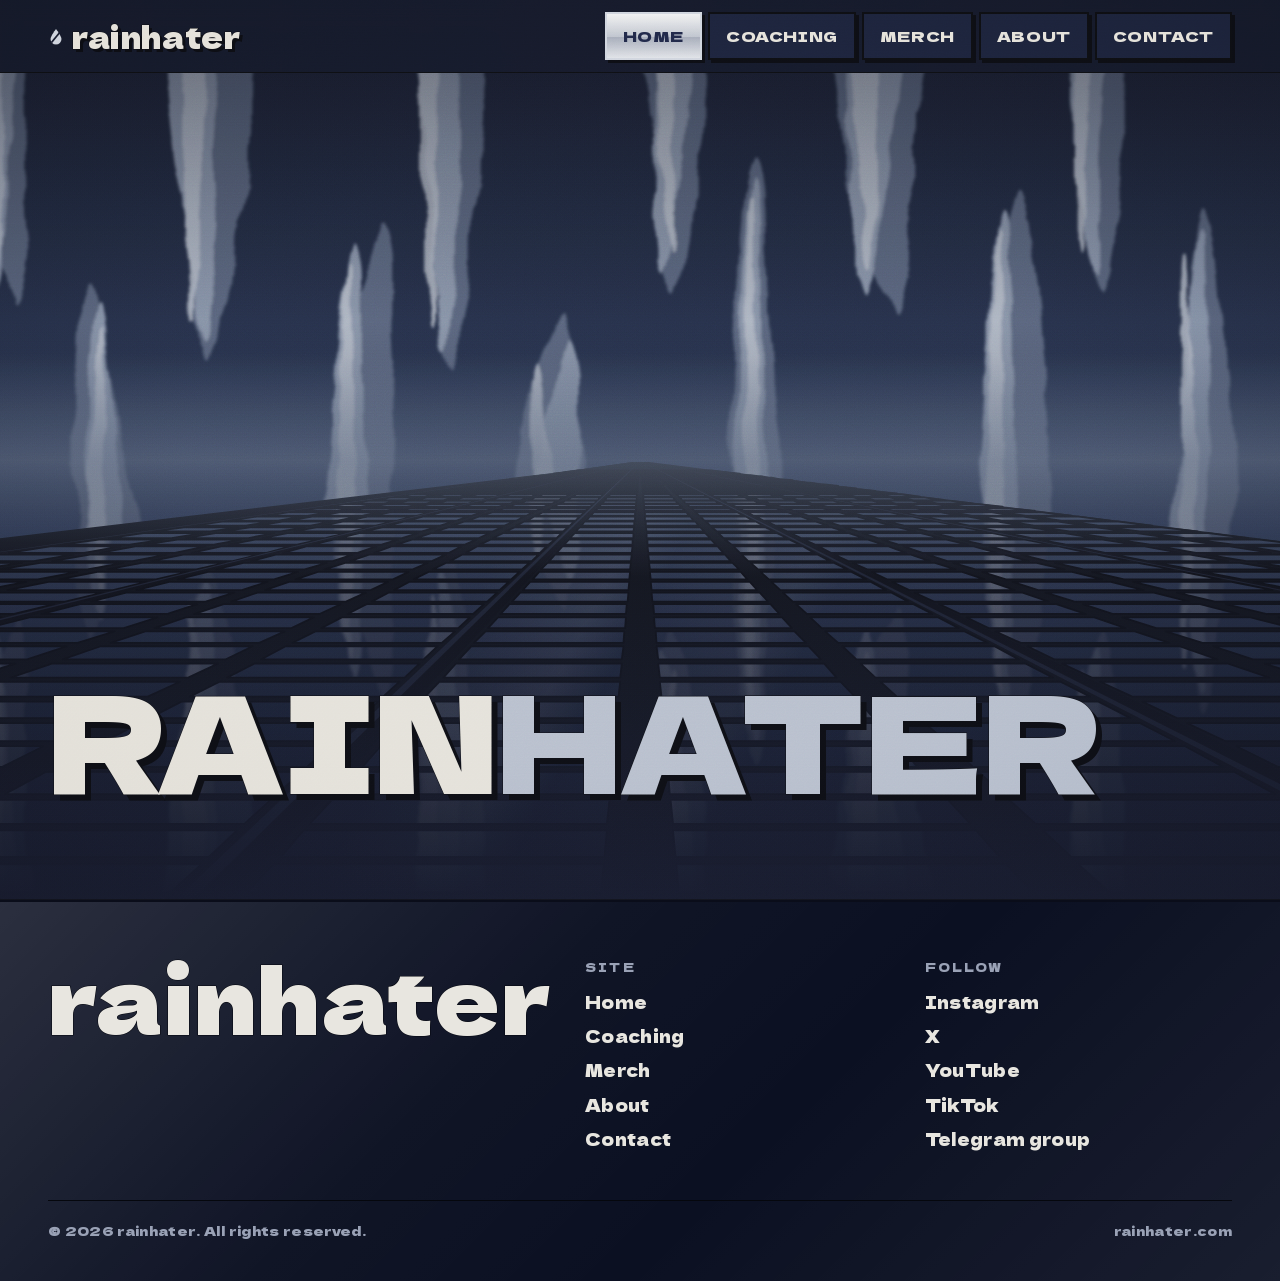
==== commit 0ae0f8b2: "Add Telegram group chat link Co-Authored-By: Claude Opus 5.5 <noreply@anthropic.com> Claude-Session:" ====
--- a/index.html
+++ b/index.html
@@ -53,6 +53,7 @@
           <li><a href="https://x.com/RainHater3" target="_blank" rel="noopener">X</a></li>
           <li><a href="https://www.youtube.com/channel/UCXjfnHkBMLm3FooFuXxmvgw" target="_blank" rel="noopener">YouTube</a></li>
           <li><a href="https://www.tiktok.com/@rainhater4" target="_blank" rel="noopener">TikTok</a></li>
+          <li><a href="https://t.me/+Wlldw3CvZ3Y0Mzcx" target="_blank" rel="noopener">Telegram group</a></li>
         </ul>
       </div>
     </div>
